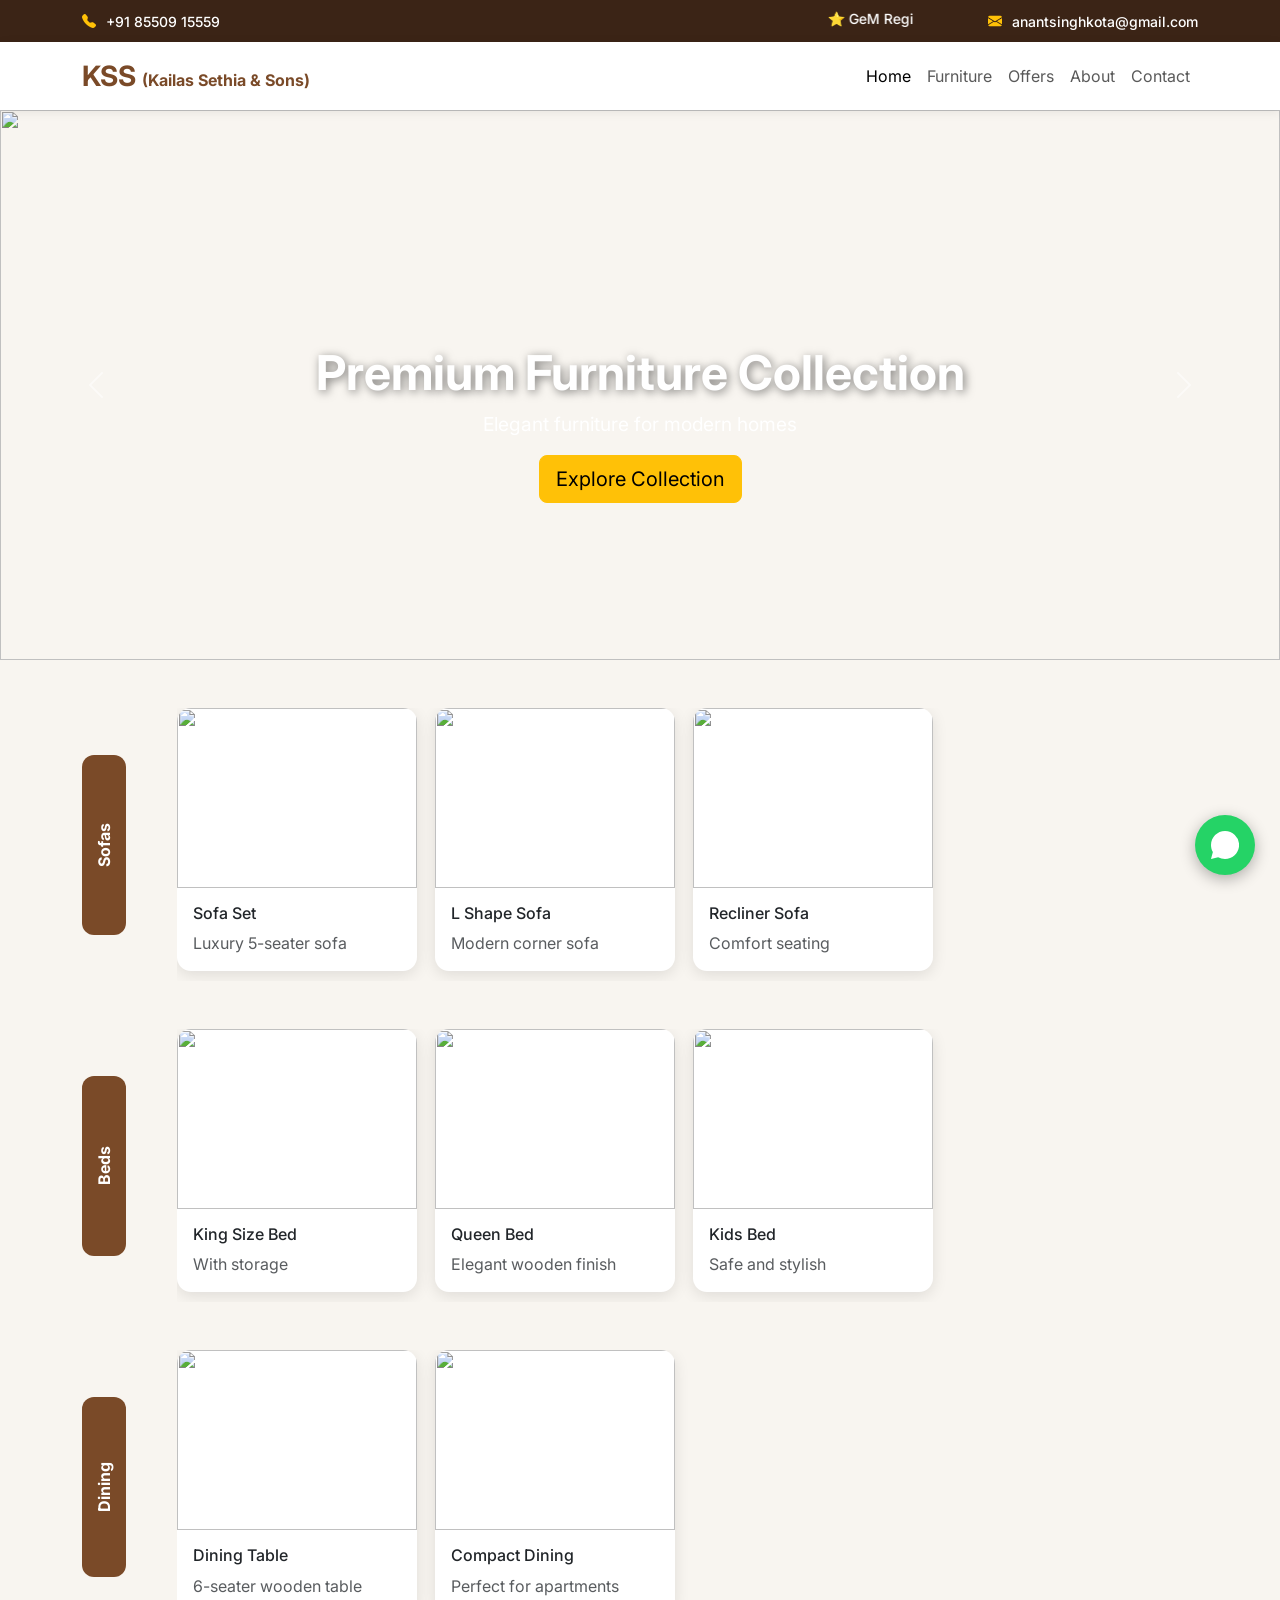
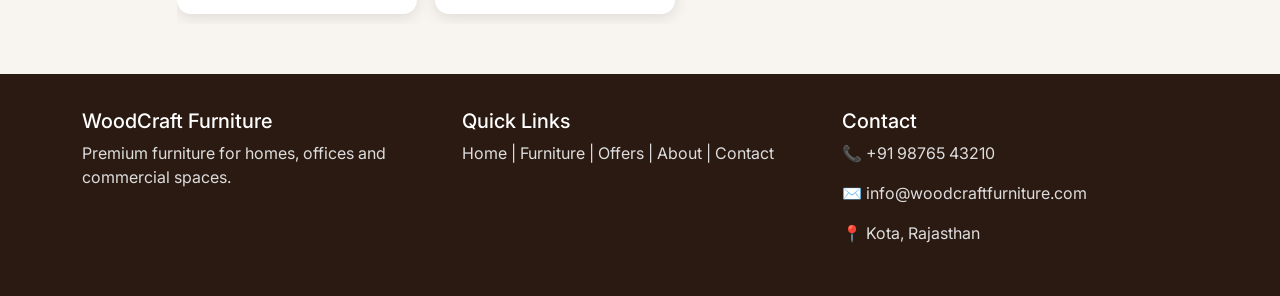
==== index.html @ 20f84c90 "name" ====
<!DOCTYPE html>
<html lang="en">

<head>
    <meta charset="UTF-8">
    <title>KSS Furniture</title>
    <meta name="viewport" content="width=device-width, initial-scale=1">

    <link rel="preconnect" href="https://fonts.googleapis.com">
    <link rel="preconnect" href="https://fonts.gstatic.com" crossorigin>

    <link href="https://fonts.googleapis.com/css2?family=Inter:wght@400;500;600;700&display=swap" rel="stylesheet">

    <link href="https://cdn.jsdelivr.net/npm/bootstrap@5.3.3/dist/css/bootstrap.min.css" rel="stylesheet">
    <link rel="stylesheet" href="https://cdn.jsdelivr.net/npm/bootstrap-icons@1.11.3/font/bootstrap-icons.min.css">

    <link rel="stylesheet" href="assets/style.css">
    <link rel="apple-touch-icon" sizes="180x180" href="assets/images/favicon_io/apple-touch-icon.png">
    <link rel="icon" type="image/png" sizes="32x32" href="assets/images/favicon_io/favicon-32x32.png">
    <link rel="icon" type="image/png" sizes="16x16" href="assets/images/favicon_io/favicon-16x16.png">
    <link rel="manifest" href="assets/images/favicon_io/site.webmanifest">
</head>

<body>

    <!-- Top Contact -->
    <div class="top-contact">

        <div class="container">

            <div class="row align-items-center">

                <div class="col-lg-3 col-md-4 d-none d-md-block">

                    <a href="tel:+919876543210" class="contact-link">
                        <i class="bi bi-telephone-fill"></i>
                        +91 85509 15559
                    </a>

                </div>

                <div class="col-lg-6 col-md-4">

                    <marquee scrollamount="5">

                        ⭐ GeM Registered Supplier | Call, WhatsApp or Email for Quotations, Bulk Orders, Custom
                        Furniture and Government Procurement Assistance

                    </marquee>

                </div>

                <div class="col-lg-3 col-md-4 text-end d-none d-md-block">

                    <a href="mailto:anantsinghkota@gmail.com" class="contact-link">

                        <i class="bi bi-envelope-fill"></i>
                        anantsinghkota@gmail.com

                    </a>

                </div>

            </div>

        </div>

    </div>

    <!-- Navbar -->
    <nav class="navbar navbar-expand-lg sticky-top">
        <div class="container">
            <a class="navbar-brand logo" href="#">KSS <span class="fs-6">(Kailas Sethia & Sons)</span></a>

            <button class="navbar-toggler" data-bs-toggle="collapse" data-bs-target="#mainMenu">
                <span class="navbar-toggler-icon"></span>
            </button>

            <div class="collapse navbar-collapse" id="mainMenu">
                <ul class="navbar-nav ms-auto">
                    <li class="nav-item"><a class="nav-link active" href="#">Home</a></li>
                    <li class="nav-item"><a class="nav-link" href="#categories">Furniture</a></li>
                    <li class="nav-item"><a class="nav-link" href="#">Offers</a></li>
                    <li class="nav-item"><a class="nav-link" href="#">About</a></li>
                    <li class="nav-item"><a class="nav-link" href="#footer">Contact</a></li>
                </ul>
            </div>
        </div>
    </nav>

    <!-- HERO CAROUSEL -->

    <div id="heroCarousel" class="carousel slide carousel-fade" data-bs-ride="carousel" data-bs-interval="4000">

        <div class="carousel-inner">

            <div class="carousel-item active">
                <img src="https://images.unsplash.com/photo-1555041469-a586c61ea9bc?w=1920&q=80"
                    class="d-block w-100 carousel-banner">

                <div class="carousel-caption">
                    <h1>Premium Furniture Collection</h1>
                    <p>Elegant furniture for modern homes</p>
                    <a href="#categories" class="btn btn-warning btn-lg">
                        Explore Collection
                    </a>
                </div>
            </div>

            <div class="carousel-item">
                <img src="https://images.unsplash.com/photo-1505693416388-ac5ce068fe85?w=1920&q=80"
                    class="d-block w-100 carousel-banner">

                <div class="carousel-caption">
                    <h1>Luxury Bedroom Collection</h1>
                    <p>Comfort meets craftsmanship</p>
                    <a href="#categories" class="btn btn-warning btn-lg">
                        View Products
                    </a>
                </div>
            </div>

            <div class="carousel-item">
                <img src="https://images.unsplash.com/photo-1617104551722-3b2d51366400?w=1920&q=80"
                    class="d-block w-100 carousel-banner">

                <div class="carousel-caption">
                    <h1>Dining Sets for Every Family</h1>
                    <p>Beautiful dining experiences start here</p>
                    <a href="#categories" class="btn btn-success btn-lg">
                        Call Now
                    </a>
                </div>
            </div>

        </div>

        <button class="carousel-control-prev" type="button" data-bs-target="#heroCarousel" data-bs-slide="prev">

            <span class="carousel-control-prev-icon"></span>

        </button>

        <button class="carousel-control-next" type="button" data-bs-target="#heroCarousel" data-bs-slide="next">

            <span class="carousel-control-next-icon"></span>

        </button>

    </div>

    <!-- Furniture Categories -->
    <section class="container my-5" id="categories">

        <!-- Sofas -->
        <div class="row align-items-center mb-5">
            <div class="col-md-1">
                <div class="category-title">Sofas</div>
            </div>

            <div class="col-md-11">
                <div class="product-scroll">
                    <div class="product-card" onclick="openGallery('Sofa Set')">
                        <img src="https://images.unsplash.com/photo-1555041469-a586c61ea9bc">
                        <div class="p-3">
                            <h6>Sofa Set</h6>
                            <p class="text-muted mb-0">Luxury 5-seater sofa</p>
                        </div>
                    </div>

                    <div class="product-card" onclick="openGallery('L Shape Sofa')">
                        <img src="https://images.unsplash.com/photo-1493663284031-b7e3aefcae8e">
                        <div class="p-3">
                            <h6>L Shape Sofa</h6>
                            <p class="text-muted mb-0">Modern corner sofa</p>
                        </div>
                    </div>

                    <div class="product-card" onclick="openGallery('Recliner Sofa')">
                        <img src="https://images.unsplash.com/photo-1586023492125-27b2c045efd7">
                        <div class="p-3">
                            <h6>Recliner Sofa</h6>
                            <p class="text-muted mb-0">Comfort seating</p>
                        </div>
                    </div>
                </div>
            </div>
        </div>

        <!-- Beds -->
        <div class="row align-items-center mb-5">
            <div class="col-md-1">
                <div class="category-title">Beds</div>
            </div>

            <div class="col-md-11">
                <div class="product-scroll">
                    <div class="product-card" onclick="openGallery('King Size Bed')">
                        <img src="https://images.unsplash.com/photo-1505693416388-ac5ce068fe85">
                        <div class="p-3">
                            <h6>King Size Bed</h6>
                            <p class="text-muted mb-0">With storage</p>
                        </div>
                    </div>

                    <div class="product-card" onclick="openGallery('Queen Bed')">
                        <img src="https://images.unsplash.com/photo-1560448204-e02f11c3d0e2">
                        <div class="p-3">
                            <h6>Queen Bed</h6>
                            <p class="text-muted mb-0">Elegant wooden finish</p>
                        </div>
                    </div>

                    <div class="product-card" onclick="openGallery('Kids Bed')">
                        <img src="https://images.unsplash.com/photo-1615873968403-89e068629265">
                        <div class="p-3">
                            <h6>Kids Bed</h6>
                            <p class="text-muted mb-0">Safe and stylish</p>
                        </div>
                    </div>
                </div>
            </div>
        </div>

        <!-- Dining -->
        <div class="row align-items-center mb-5">
            <div class="col-md-1">
                <div class="category-title">Dining</div>
            </div>

            <div class="col-md-11">
                <div class="product-scroll">
                    <div class="product-card" onclick="openGallery('Dining Table')">
                        <img src="https://images.unsplash.com/photo-1617806118233-18e1de247200">
                        <div class="p-3">
                            <h6>Dining Table</h6>
                            <p class="text-muted mb-0">6-seater wooden table</p>
                        </div>
                    </div>

                    <div class="product-card" onclick="openGallery('Compact Dining')">
                        <img src="https://images.unsplash.com/photo-1604578762246-41134e37f9cc">
                        <div class="p-3">
                            <h6>Compact Dining</h6>
                            <p class="text-muted mb-0">Perfect for apartments</p>
                        </div>
                    </div>
                </div>
            </div>
        </div>

    </section>

    <!-- Modal Gallery -->
    <div class="modal fade" id="galleryModal" tabindex="-1">
        <div class="modal-dialog modal-lg modal-dialog-centered">
            <div class="modal-content">

                <div class="modal-header">
                    <h5 class="modal-title" id="modalTitle">Furniture Gallery</h5>
                    <button class="btn-close" data-bs-dismiss="modal"></button>
                </div>

                <div class="modal-body">
                    <div id="carouselGallery" class="carousel slide" data-bs-ride="carousel">
                        <div class="carousel-inner" id="galleryImages"></div>

                        <button class="carousel-control-prev" type="button" data-bs-target="#carouselGallery"
                            data-bs-slide="prev">
                            <span class="carousel-control-prev-icon"></span>
                        </button>

                        <button class="carousel-control-next" type="button" data-bs-target="#carouselGallery"
                            data-bs-slide="next">
                            <span class="carousel-control-next-icon"></span>
                        </button>
                    </div>

                    <div class="mt-3 text-center">
                        <a href="tel:+919876543210" class="btn btn-success">Call Now</a>
                        <a href="mailto:info@woodcraftfurniture.com" class="btn btn-outline-dark">Email Enquiry</a>
                    </div>
                </div>

            </div>
        </div>
    </div>

    <!-- WHATSAPP FLOAT -->

    <a href="https://wa.me/918550915559" class="whatsapp-float" target="_blank">

        <svg xmlns="http://www.w3.org/2000/svg" width="28" height="28" fill="white" viewBox="0 0 16 16">

            <path
                d="M13.601 2.326A7.854 7.854 0 0 0 8.034 0C3.595 0 0 3.595 0 8.034c0 1.417.37 2.799 1.074 4.018L0 16l4.053-1.062a8.028 8.028 0 0 0 3.981 1.017h.001c4.439 0 8.034-3.595 8.034-8.034a7.98 7.98 0 0 0-2.468-5.595z" />
        </svg>

    </a>

    <!-- Footer -->
    <footer class="footer" id="footer">
        <div class="container">
            <div class="row">
                <div class="col-md-4">
                    <h5>WoodCraft Furniture</h5>
                    <p>Premium furniture for homes, offices and commercial spaces.</p>
                </div>

                <div class="col-md-4">
                    <h5>Quick Links</h5>
                    <p>Home | Furniture | Offers | About | Contact</p>
                </div>

                <div class="col-md-4">
                    <h5>Contact</h5>
                    <p>📞 +91 98765 43210</p>
                    <p>✉️ info@woodcraftfurniture.com</p>
                    <p>📍 Kota, Rajasthan</p>
                </div>
            </div>
        </div>
    </footer>

    <script src="https://cdn.jsdelivr.net/npm/bootstrap@5.3.3/dist/js/bootstrap.bundle.min.js"></script>

    <script>
        const galleryPhotos = [
            "https://images.unsplash.com/photo-1555041469-a586c61ea9bc",
            "https://images.unsplash.com/photo-1493663284031-b7e3aefcae8e",
            "https://images.unsplash.com/photo-1586023492125-27b2c045efd7"
        ];

        function openGallery(title) {
            document.getElementById("modalTitle").innerText = title;

            let html = "";

            galleryPhotos.forEach((photo, index) => {
                html += `
        <div class="carousel-item ${index === 0 ? 'active' : ''}">
          <img src="${photo}" class="d-block w-100 rounded" style="height:420px; object-fit:cover;">
        </div>
      `;
            });

            document.getElementById("galleryImages").innerHTML = html;

            const modal = new bootstrap.Modal(document.getElementById("galleryModal"));
            modal.show();
        }
    </script>

</body>

</html>
---- assets/style.css ----
body {
    background: #f8f5f0;
    font-family:
        Inter,
        "Segoe UI",
        sans-serif;
}

.top-contact {
    background: #3b2416;
    color: #fff;
    padding: 8px 0;
    font-size: 14px;
}

.contact-link {
    color: #fff;
    text-decoration: none;
    font-weight: 500;
}

.contact-link i {
    margin-right: 6px;
    color: #ffc107;
}

marquee {
    font-weight: 500;
}

.navbar {
    background: #fff;
    box-shadow: 0 2px 10px rgba(0, 0, 0, .08);
}

.logo {
    font-size: 28px;
    font-weight: bold;
    color: #7a4a28;
}

.hero {
    background: linear-gradient(rgba(0, 0, 0, .45), rgba(0, 0, 0, .45)),
        url("https://images.unsplash.com/photo-1555041469-a586c61ea9bc") center/cover;
    color: #fff;
    padding: 90px 20px;
    text-align: center;
}

.category-title {
    writing-mode: vertical-rl;
    transform: rotate(180deg);
    background: #7a4a28;
    color: #fff;
    padding: 20px 10px;
    border-radius: 12px;
    min-height: 180px;
    text-align: center;
    font-weight: bold;
}

.product-scroll {
    display: flex;
    overflow-x: auto;
    gap: 18px;
    padding-bottom: 10px;
    scroll-snap-type: x mandatory;
}

.product-card {
    min-width: 240px;
    background: #fff;
    border-radius: 14px;
    overflow: hidden;
    cursor: pointer;
    box-shadow: 0 4px 15px rgba(0, 0, 0, .1);
    scroll-snap-align: start;
    transition: .3s;
}

.product-card:hover {
    transform: translateY(-5px);
}

.product-card img {
    height: 180px;
    width: 100%;
    object-fit: cover;
}

.footer {
    background: #2b1a11;
    color: #ddd;
    padding: 35px 0;
    margin-top: 50px;
}

.footer h5 {
    color: #fff;
}

@media(max-width: 768px) {
    .category-title {
        writing-mode: horizontal-tb;
        transform: none;
        min-height: auto;
        margin-bottom: 15px;
    }

    .hero {
        padding: 60px 15px;
    }
}

.carousel-banner {
    height: 550px;
    object-fit: cover;
}

.carousel-caption {
    bottom: 25%;
}

.carousel-caption h1 {
    font-size: 3rem;
    font-weight: bold;
    text-shadow: 2px 2px 10px rgba(0, 0, 0, .5);
}

.carousel-caption p {
    font-size: 1.2rem;
}

@media(max-width:768px) {

    .carousel-banner {
        height: 300px;
    }

    .carousel-caption {
        bottom: 15%;
    }

    .carousel-caption h1 {
        font-size: 1.5rem;
    }

    .carousel-caption p {
        font-size: .9rem;
    }
}

.whatsapp-float {

    position: fixed;

    width: 60px;
    height: 60px;

    bottom: 25px;
    right: 25px;

    background: #25D366;

    border-radius: 50%;

    display: flex;
    align-items: center;
    justify-content: center;

    box-shadow: 0 4px 15px rgba(0, 0, 0, .3);

    z-index: 9999;

    transition: .3s;
}

.whatsapp-float:hover {

    transform: scale(1.1);

    background: #1ebe57;
}
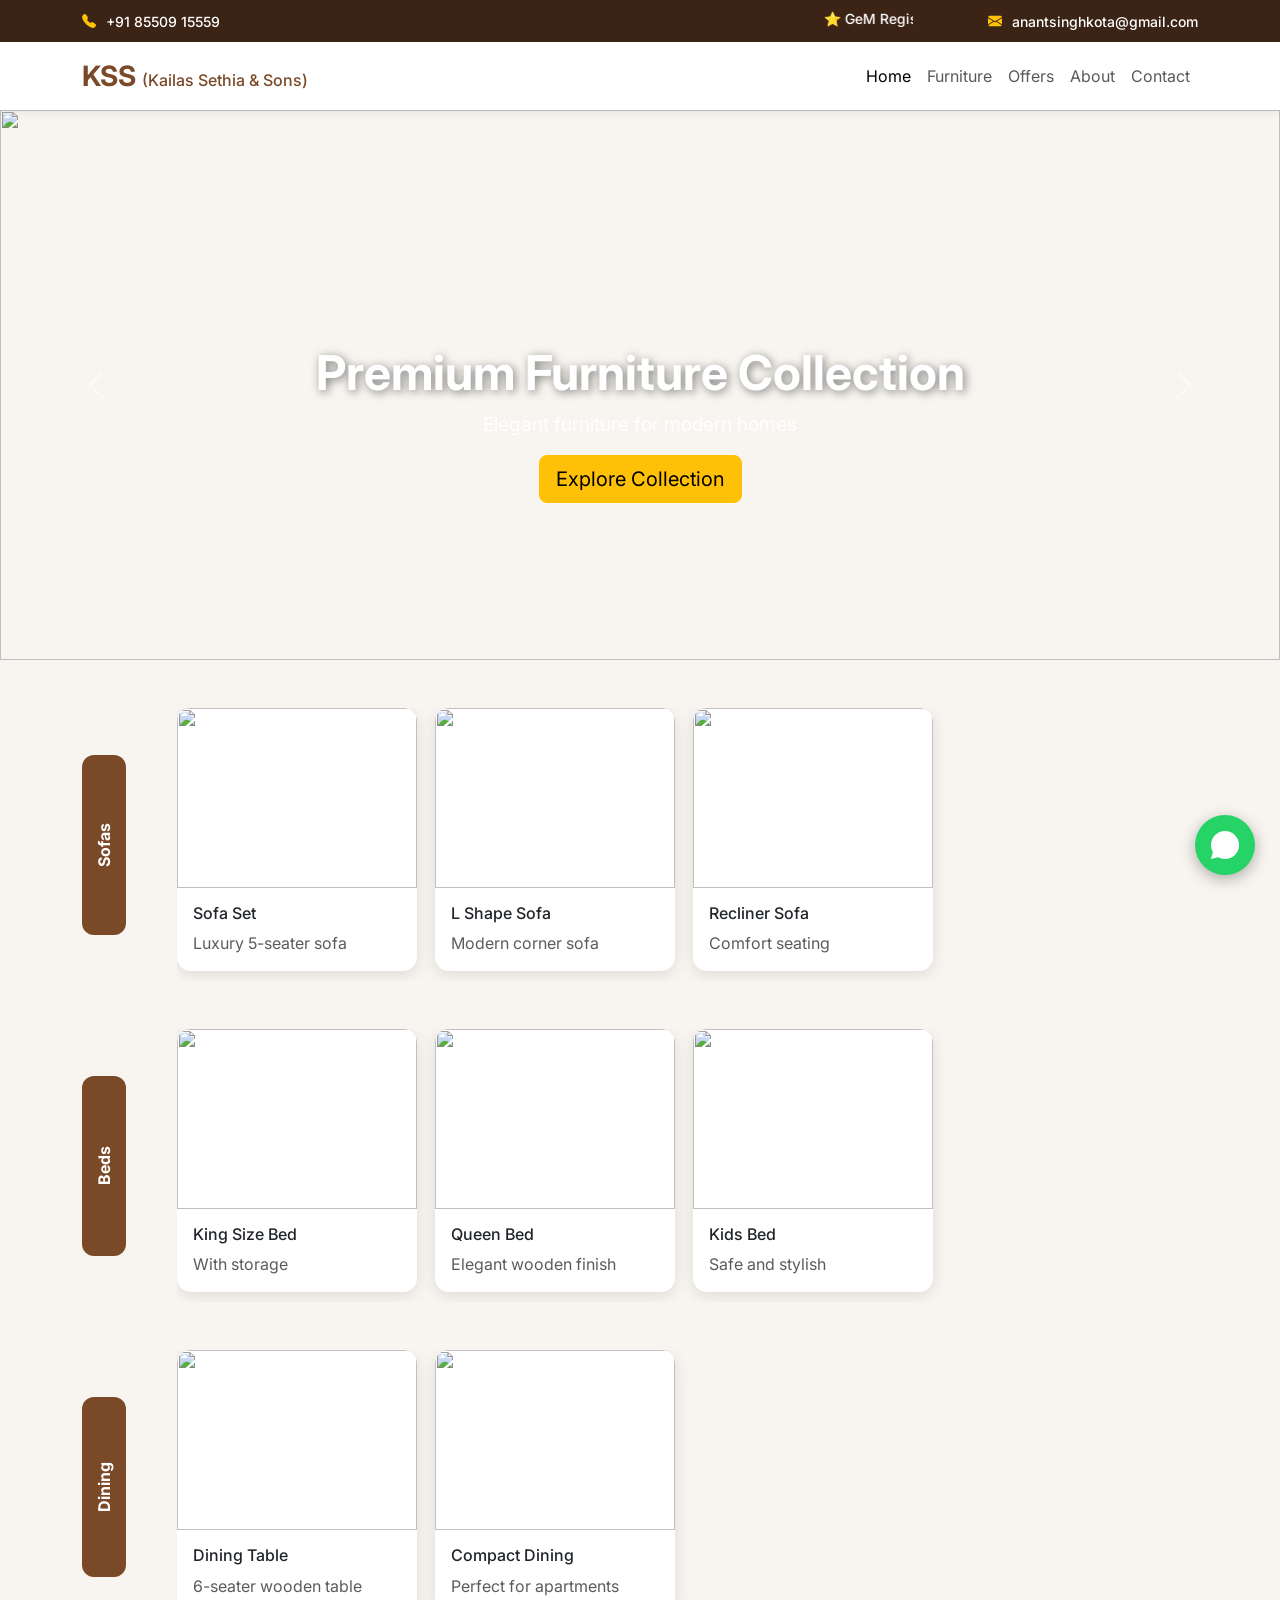
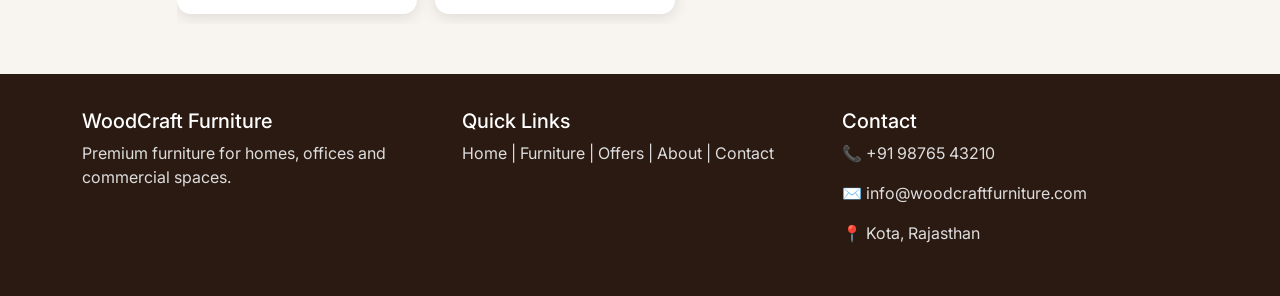
==== commit 3d7caf80: "Check connection" ====
--- a/index.html
+++ b/index.html
@@ -70,7 +70,7 @@
     <!-- Navbar -->
     <nav class="navbar navbar-expand-lg sticky-top">
         <div class="container">
-            <a class="navbar-brand logo" href="#">KSS <span class="fs-6">(Kailas Sethia & Sons)</span></a>
+            <a class="navbar-brand logo" href="#">KSS <span class="fs-6 fw-medium">(Kailas Sethia & Sons)</span></a>
 
             <button class="navbar-toggler" data-bs-toggle="collapse" data-bs-target="#mainMenu">
                 <span class="navbar-toggler-icon"></span>
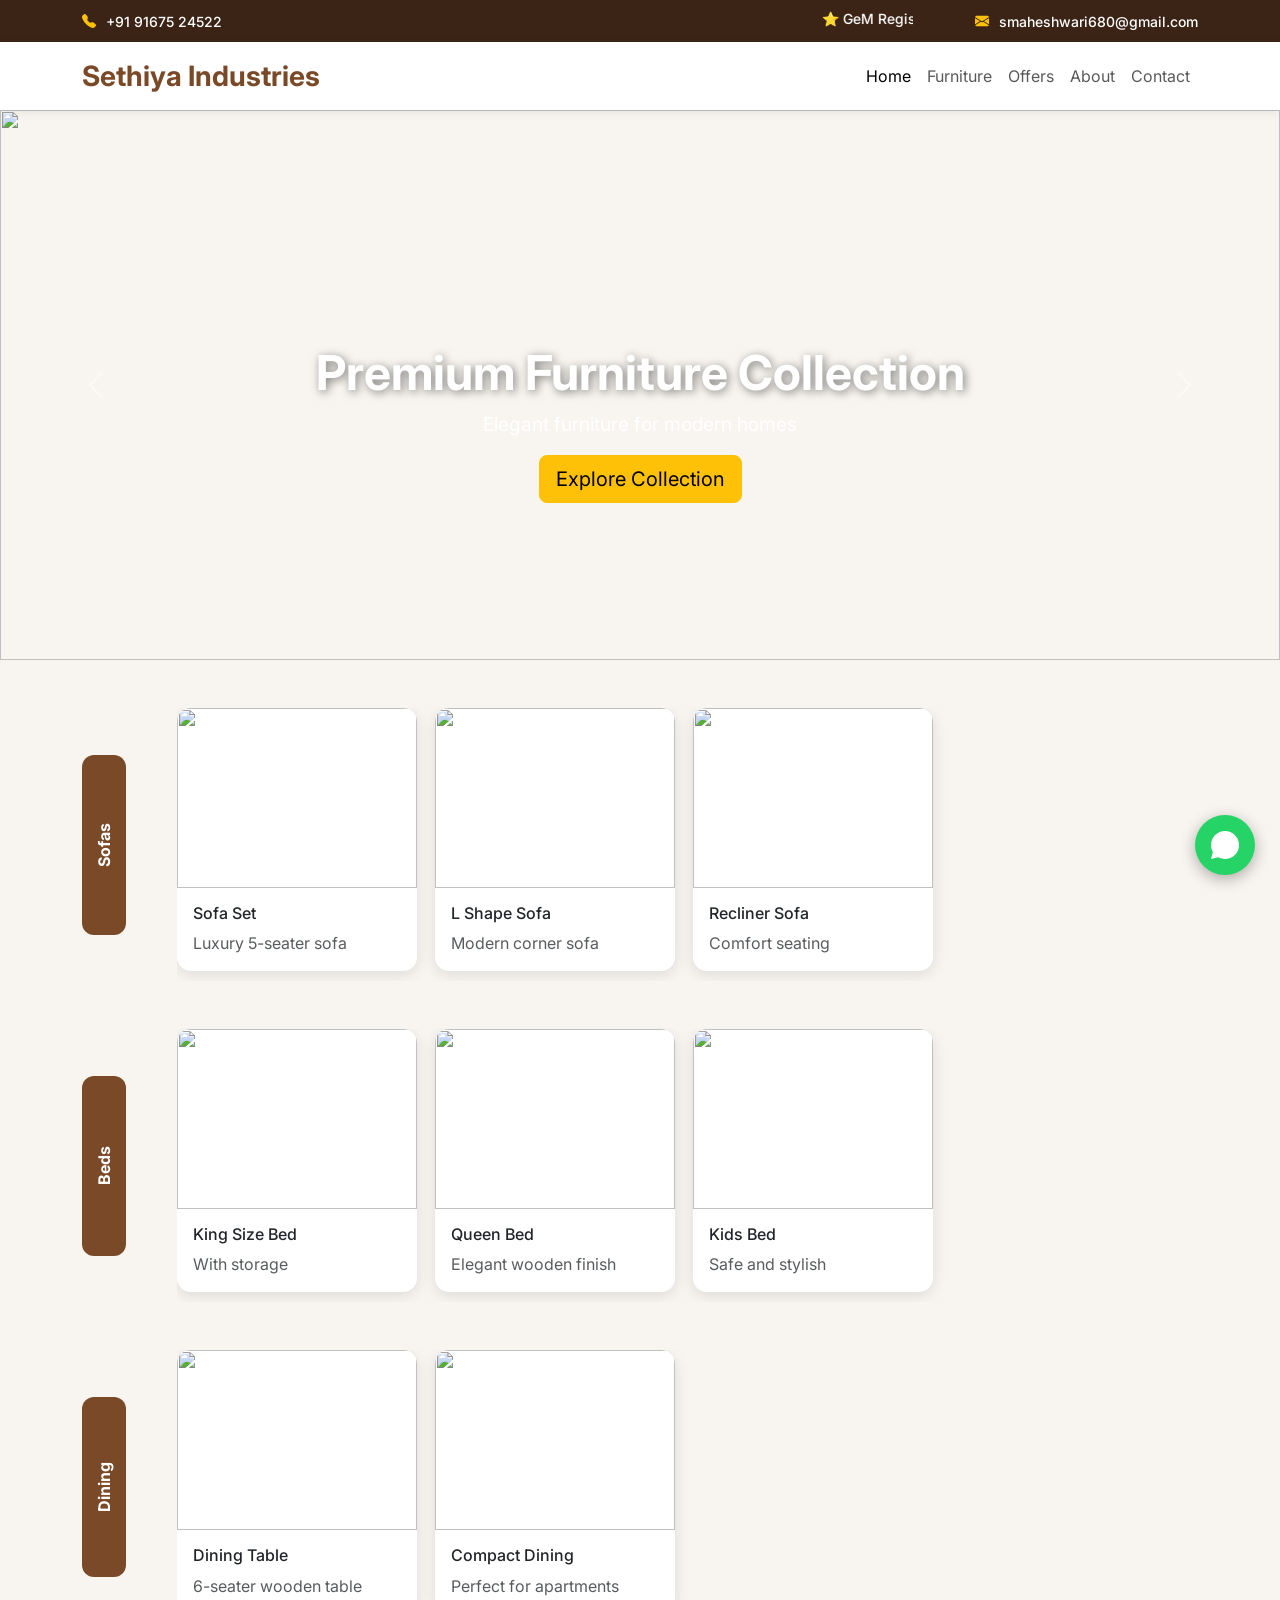
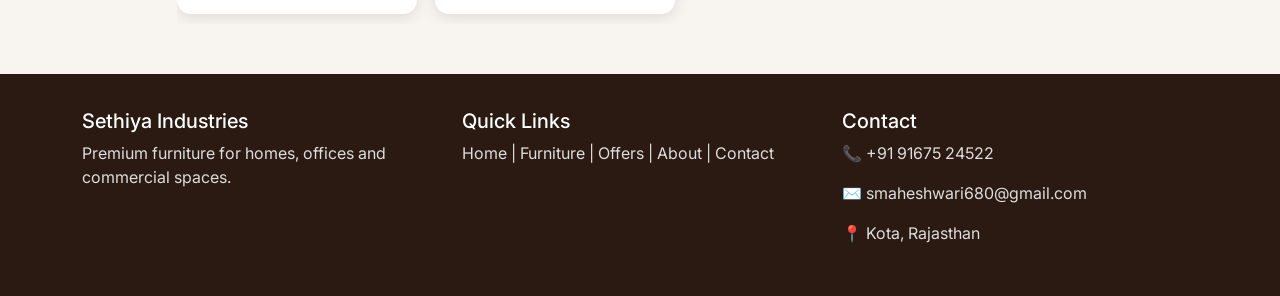
==== commit fdfa255f: "Changes" ====
--- a/index.html
+++ b/index.html
@@ -3,7 +3,7 @@
 
 <head>
     <meta charset="UTF-8">
-    <title>KSS Furniture</title>
+    <title>Sethiya Industries</title>
     <meta name="viewport" content="width=device-width, initial-scale=1">
 
     <link rel="preconnect" href="https://fonts.googleapis.com">
@@ -34,7 +34,7 @@
 
                     <a href="tel:+919876543210" class="contact-link">
                         <i class="bi bi-telephone-fill"></i>
-                        +91 85509 15559
+                        +91 91675 24522
                     </a>
 
                 </div>
@@ -52,10 +52,10 @@
 
                 <div class="col-lg-3 col-md-4 text-end d-none d-md-block">
 
-                    <a href="mailto:anantsinghkota@gmail.com" class="contact-link">
+                    <a href="mailto:smaheshwari680@gmail.com" class="contact-link">
 
                         <i class="bi bi-envelope-fill"></i>
-                        anantsinghkota@gmail.com
+                        smaheshwari680@gmail.com
 
                     </a>
 
@@ -70,7 +70,7 @@
     <!-- Navbar -->
     <nav class="navbar navbar-expand-lg sticky-top">
         <div class="container">
-            <a class="navbar-brand logo" href="#">KSS <span class="fs-6 fw-medium">(Kailas Sethia & Sons)</span></a>
+            <a class="navbar-brand logo" href="#">Sethiya Industries</a>
 
             <button class="navbar-toggler" data-bs-toggle="collapse" data-bs-target="#mainMenu">
                 <span class="navbar-toggler-icon"></span>
@@ -277,8 +277,8 @@
                     </div>
 
                     <div class="mt-3 text-center">
-                        <a href="tel:+919876543210" class="btn btn-success">Call Now</a>
-                        <a href="mailto:info@woodcraftfurniture.com" class="btn btn-outline-dark">Email Enquiry</a>
+                        <a href="tel:+919167524522" class="btn btn-success">Call Now</a>
+                        <a href="mailto:smaheshwari680@gmail.com" class="btn btn-outline-dark">Email Enquiry</a>
                     </div>
                 </div>
 
@@ -288,7 +288,7 @@
 
     <!-- WHATSAPP FLOAT -->
 
-    <a href="https://wa.me/918550915559" class="whatsapp-float" target="_blank">
+    <a href="https://wa.me/919167524522" class="whatsapp-float" target="_blank">
 
         <svg xmlns="http://www.w3.org/2000/svg" width="28" height="28" fill="white" viewBox="0 0 16 16">
 
@@ -303,7 +303,7 @@
         <div class="container">
             <div class="row">
                 <div class="col-md-4">
-                    <h5>WoodCraft Furniture</h5>
+                    <h5>Sethiya Industries</h5>
                     <p>Premium furniture for homes, offices and commercial spaces.</p>
                 </div>
 
@@ -314,8 +314,8 @@
 
                 <div class="col-md-4">
                     <h5>Contact</h5>
-                    <p>📞 +91 98765 43210</p>
-                    <p>✉️ info@woodcraftfurniture.com</p>
+                    <p>📞 +91 91675 24522</p>
+                    <p>✉️ smaheshwari680@gmail.com</p>
                     <p>📍 Kota, Rajasthan</p>
                 </div>
             </div>
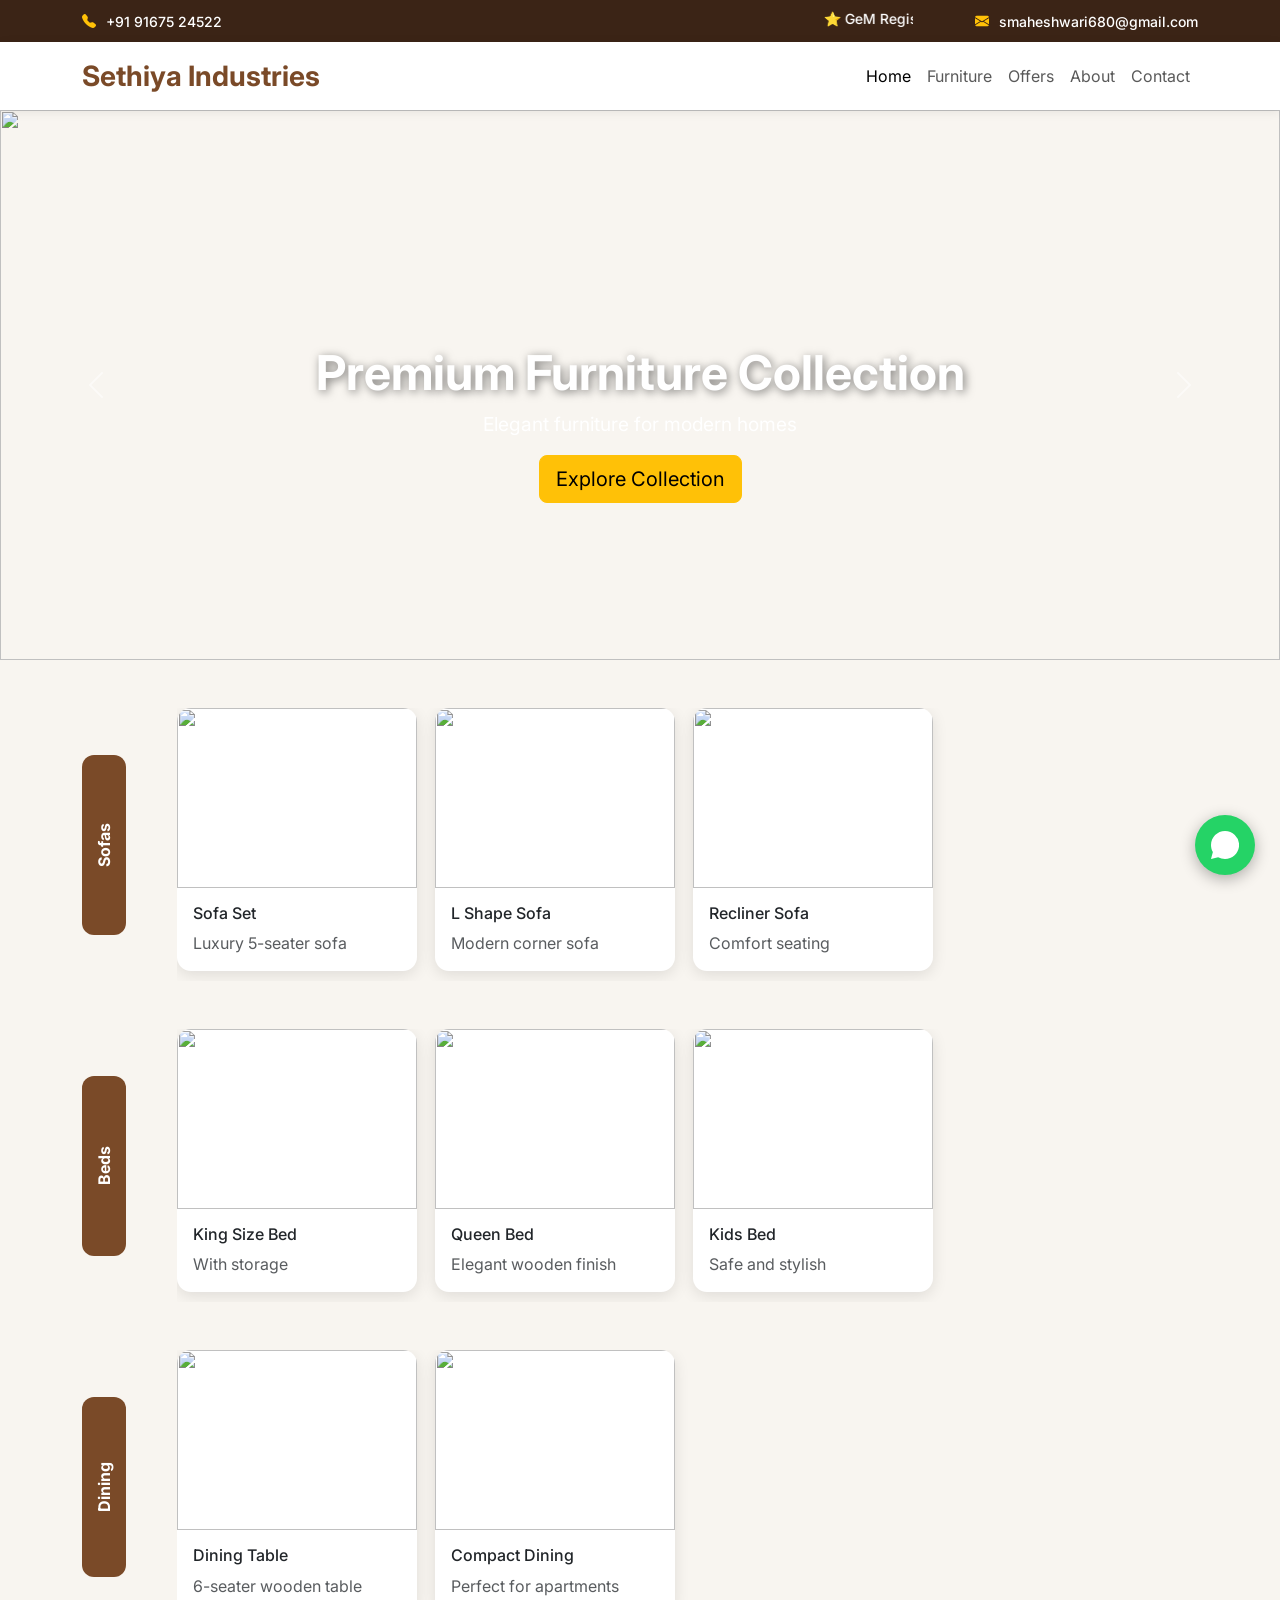
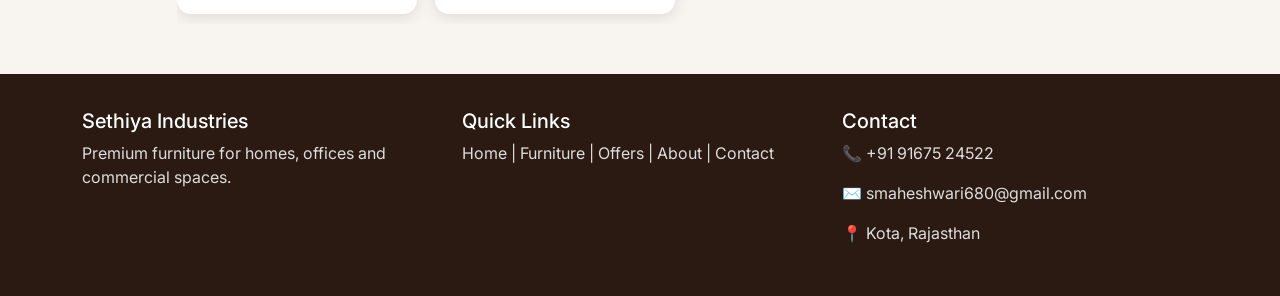
==== commit e647a3a0: "New files added" ====
--- a/index.html
+++ b/index.html
@@ -14,7 +14,7 @@
     <link href="https://cdn.jsdelivr.net/npm/bootstrap@5.3.3/dist/css/bootstrap.min.css" rel="stylesheet">
     <link rel="stylesheet" href="https://cdn.jsdelivr.net/npm/bootstrap-icons@1.11.3/font/bootstrap-icons.min.css">
 
-    <link rel="stylesheet" href="assets/style.css">
+    <link rel="stylesheet" href="assets/style.css?v=1.1">
     <link rel="apple-touch-icon" sizes="180x180" href="assets/images/favicon_io/apple-touch-icon.png">
     <link rel="icon" type="image/png" sizes="32x32" href="assets/images/favicon_io/favicon-32x32.png">
     <link rel="icon" type="image/png" sizes="16x16" href="assets/images/favicon_io/favicon-16x16.png">
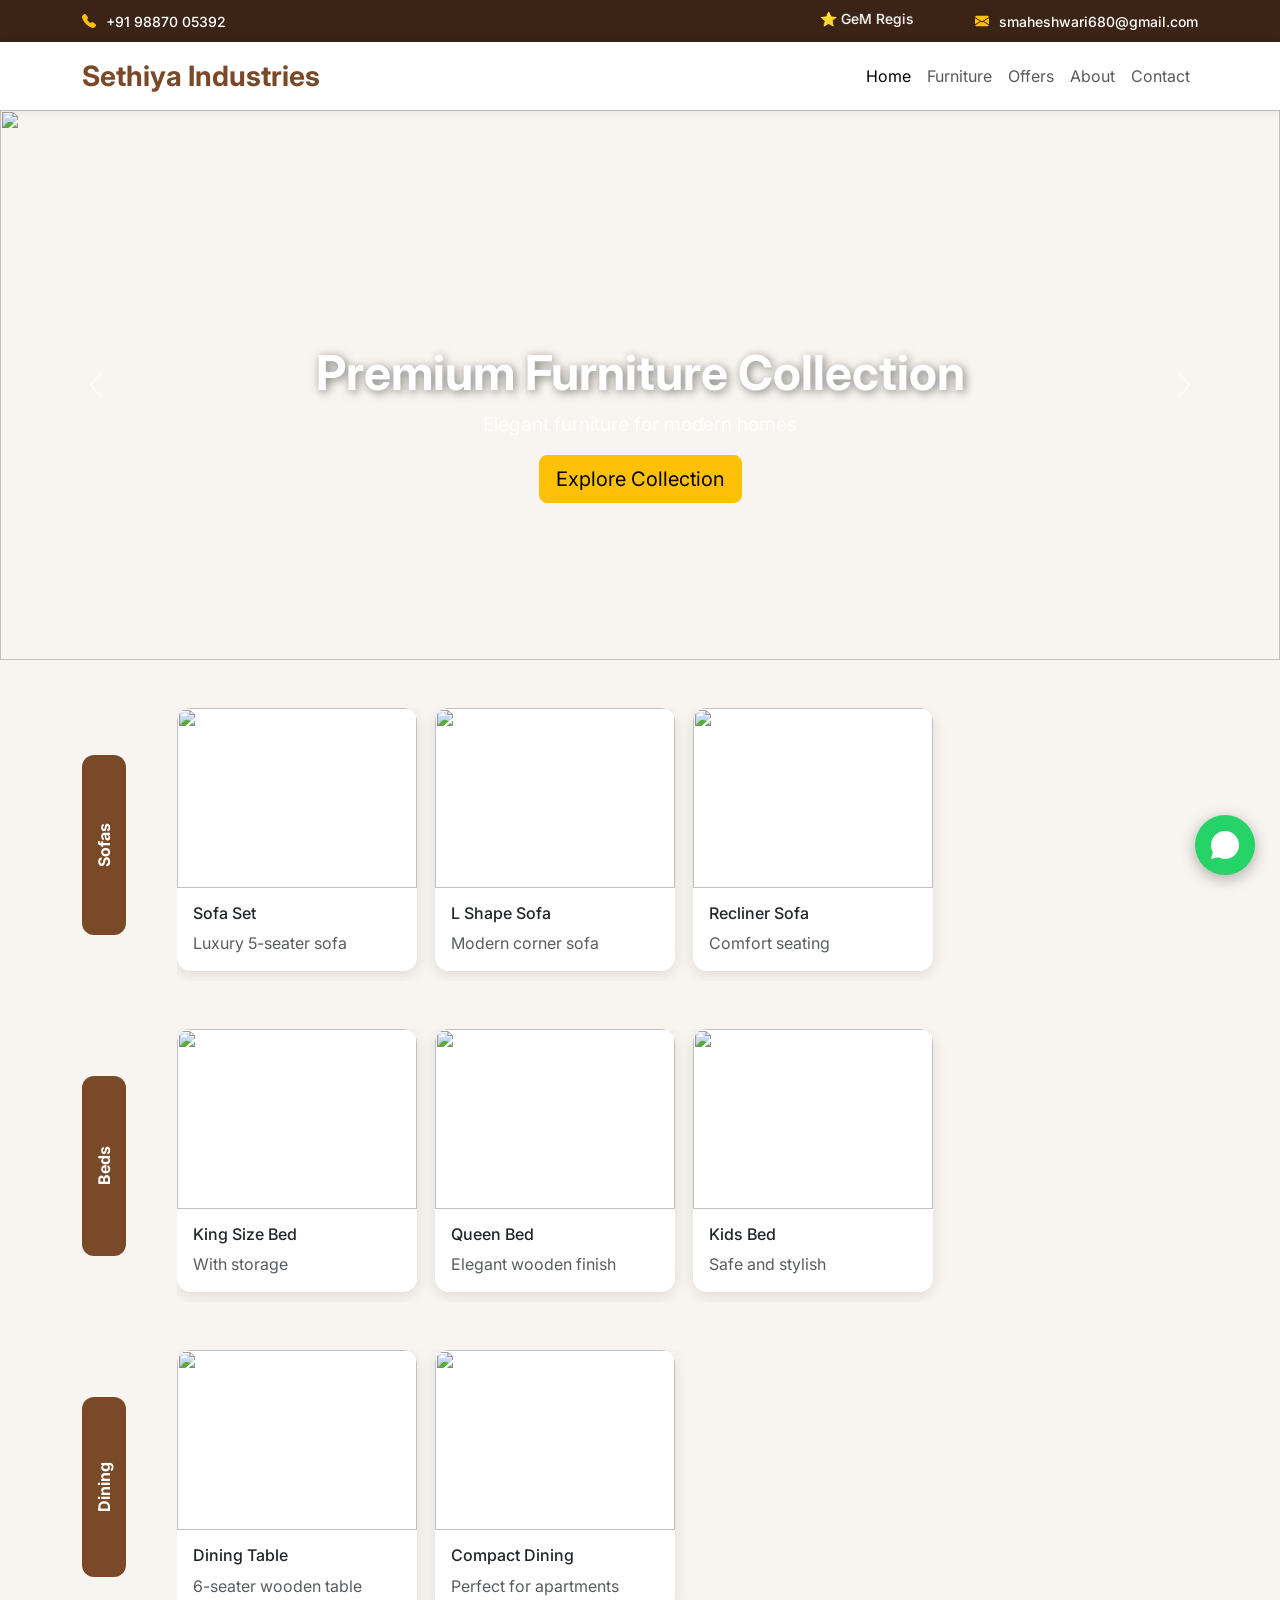
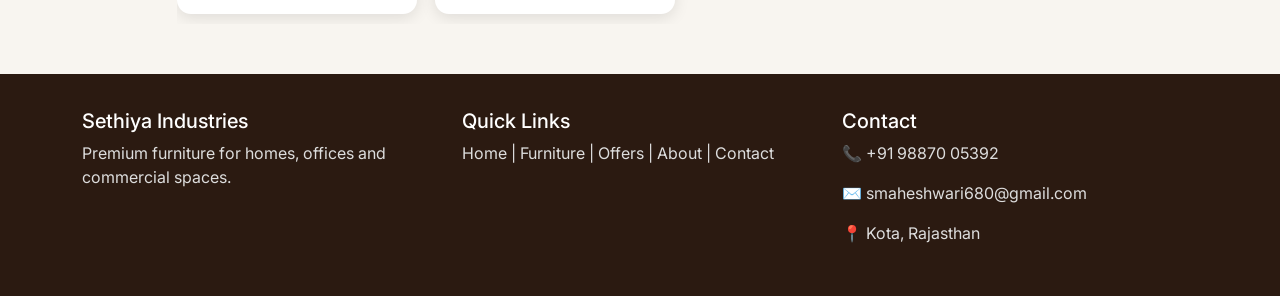
==== commit 0abfd398: "SEO Changes" ====
--- a/index.html
+++ b/index.html
@@ -3,8 +3,20 @@
 
 <head>
     <meta charset="UTF-8">
-    <title>Sethiya Industries</title>
+    <title>Sethiya Industries | Steel Furniture Manufacturer in Kota | Office, Hospital & Industrial Furniture | GEM OEM
+        in Furniture | Kailash Sethia and Industries Kota | Wooden Furniture Manufacturer in Kota |</title>
     <meta name="viewport" content="width=device-width, initial-scale=1">
+    <meta name="description"
+        content="Sethiya Industries is a leading manufacturer of wooden and steel furniture in Kota, Rajasthan. We supply office furniture, hospital furniture, industrial storage, school furniture and GeM registered products across India.">
+
+    <meta name="keywords"
+        content="Wooden Furniture Kota, Steel Furniture Kota, Office Furniture Rajasthan, Hospital Furniture, Industrial Furniture, GeM Furniture Supplier, Steel Almirah, Storage Cabinet">
+
+    <meta name="author" content="Sethiya Industries">
+
+    <meta name="robots" content="index, follow">
+
+    <link rel="canonical" href="https://sethiyaindustries.in/">
 
     <link rel="preconnect" href="https://fonts.googleapis.com">
     <link rel="preconnect" href="https://fonts.gstatic.com" crossorigin>
@@ -19,6 +31,24 @@
     <link rel="icon" type="image/png" sizes="32x32" href="assets/images/favicon_io/favicon-32x32.png">
     <link rel="icon" type="image/png" sizes="16x16" href="assets/images/favicon_io/favicon-16x16.png">
     <link rel="manifest" href="assets/images/favicon_io/site.webmanifest">
+
+    <script type="application/ld+json">
+        {
+        "@context":"https://schema.org",
+        "@type":"LocalBusiness",
+        "name":"Sethiya Industries",
+        "url":"https://sethiyaindustries.in",
+        "telephone":"+91-9887005392",
+        "email":"smaheshwari680@gmail.com",
+        "address":{
+            "@type":"PostalAddress",
+            "addressLocality":"Kota",
+            "addressRegion":"Rajasthan",
+            "addressCountry":"IN"
+            }
+        }
+    </script>
+
 </head>
 
 <body>
@@ -32,9 +62,9 @@
 
                 <div class="col-lg-3 col-md-4 d-none d-md-block">
 
-                    <a href="tel:+919876543210" class="contact-link">
+                    <a href="tel:+919887005392" class="contact-link">
                         <i class="bi bi-telephone-fill"></i>
-                        +91 91675 24522
+                        +91 98870 05392
                     </a>
 
                 </div>
@@ -277,7 +307,7 @@
                     </div>
 
                     <div class="mt-3 text-center">
-                        <a href="tel:+919167524522" class="btn btn-success">Call Now</a>
+                        <a href="tel:+919887005392" class="btn btn-success">Call Now</a>
                         <a href="mailto:smaheshwari680@gmail.com" class="btn btn-outline-dark">Email Enquiry</a>
                     </div>
                 </div>
@@ -288,7 +318,7 @@
 
     <!-- WHATSAPP FLOAT -->
 
-    <a href="https://wa.me/919167524522" class="whatsapp-float" target="_blank">
+    <a href="https://wa.me/919887005392" class="whatsapp-float" target="_blank">
 
         <svg xmlns="http://www.w3.org/2000/svg" width="28" height="28" fill="white" viewBox="0 0 16 16">
 
@@ -314,7 +344,7 @@
 
                 <div class="col-md-4">
                     <h5>Contact</h5>
-                    <p>📞 +91 91675 24522</p>
+                    <p>📞 +91 98870 05392</p>
                     <p>✉️ smaheshwari680@gmail.com</p>
                     <p>📍 Kota, Rajasthan</p>
                 </div>
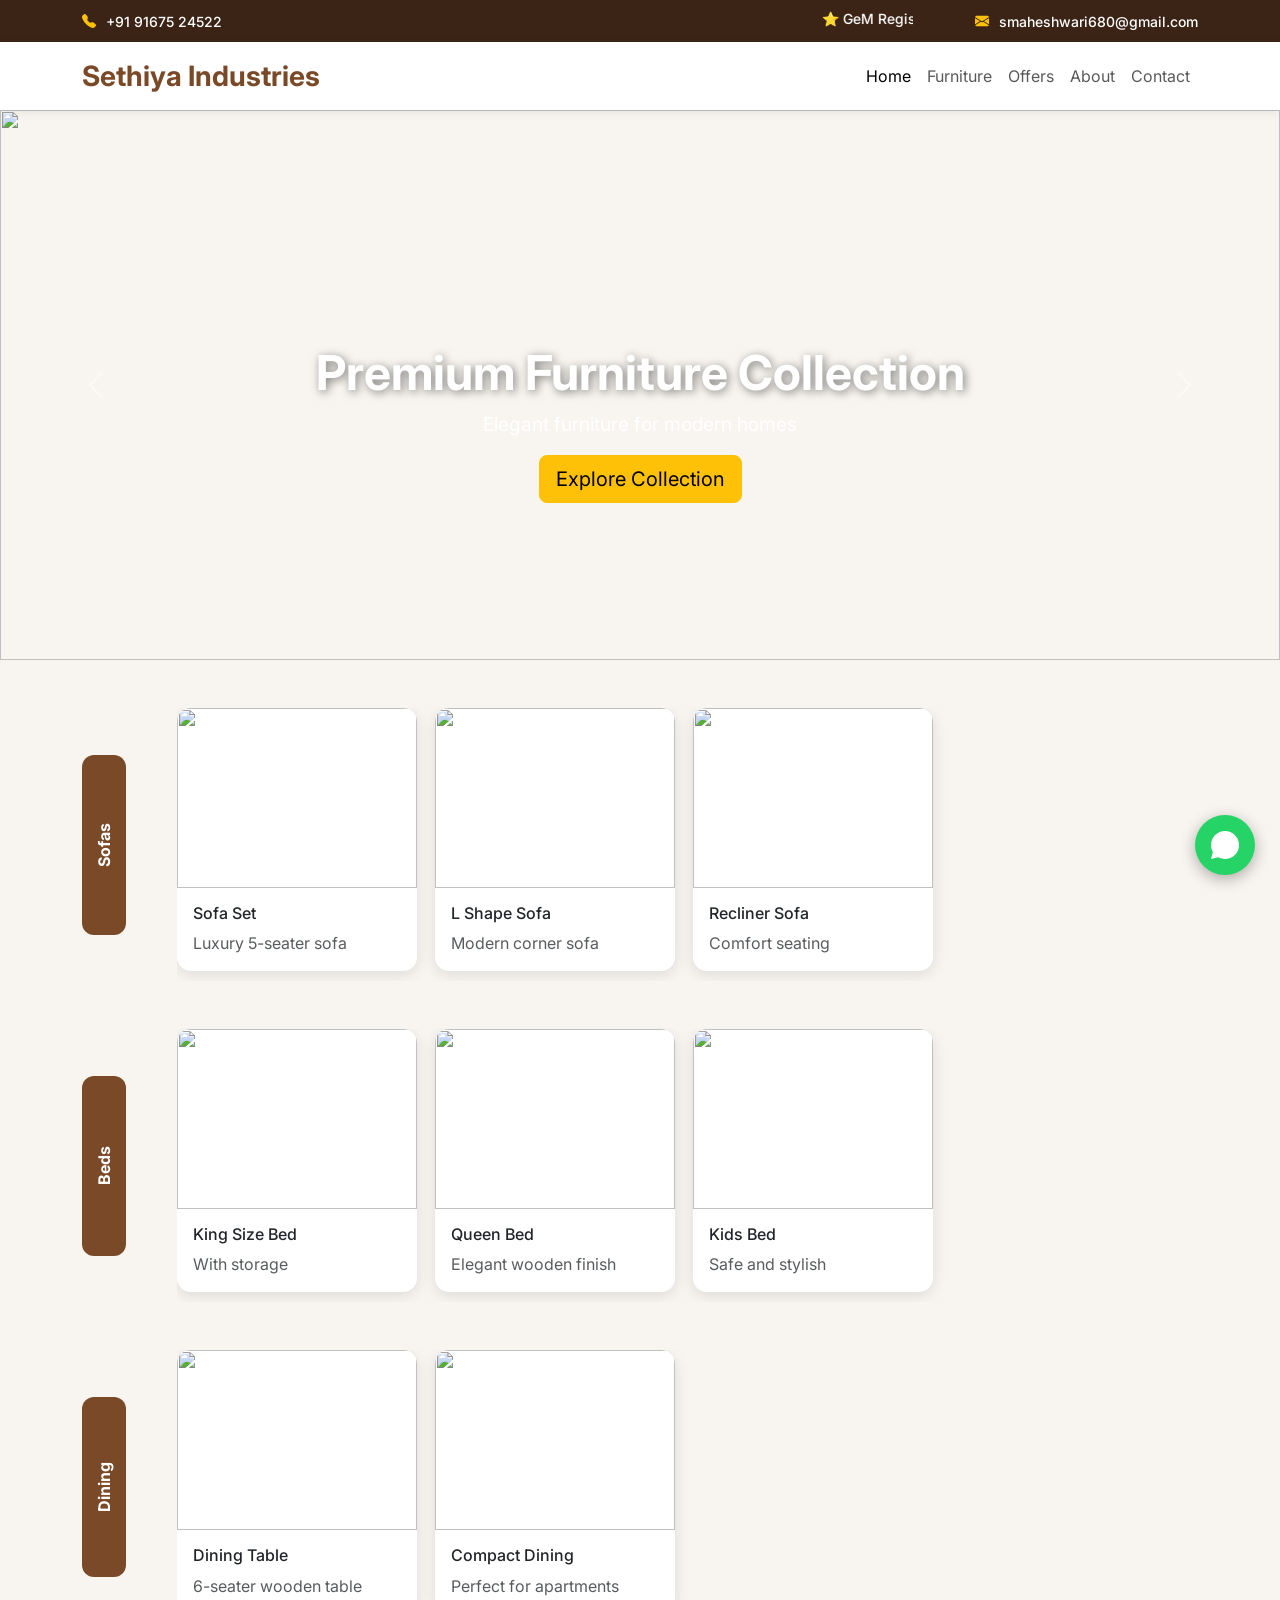
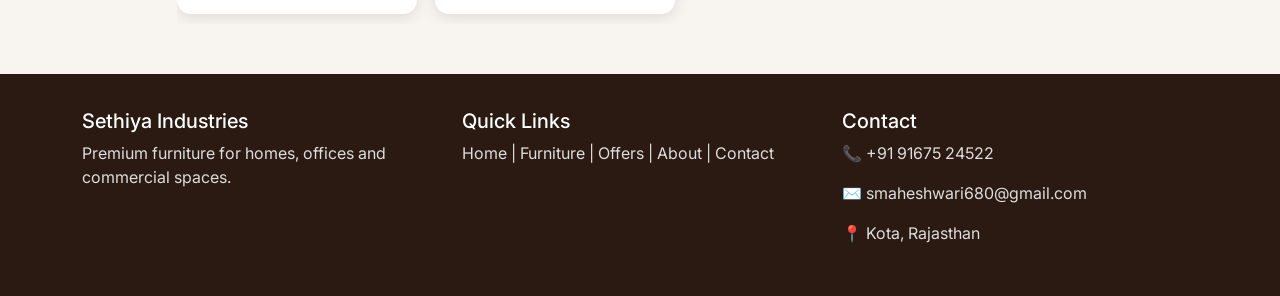
==== commit fc06d945: "Phone number changed" ====
--- a/index.html
+++ b/index.html
@@ -38,7 +38,7 @@
         "@type":"LocalBusiness",
         "name":"Sethiya Industries",
         "url":"https://sethiyaindustries.in",
-        "telephone":"+91-9887005392",
+        "telephone":"+91-9167524522",
         "email":"smaheshwari680@gmail.com",
         "address":{
             "@type":"PostalAddress",
@@ -62,9 +62,9 @@
 
                 <div class="col-lg-3 col-md-4 d-none d-md-block">
 
-                    <a href="tel:+919887005392" class="contact-link">
+                    <a href="tel:+9167524522" class="contact-link">
                         <i class="bi bi-telephone-fill"></i>
-                        +91 98870 05392
+                        +91 91675 24522
                     </a>
 
                 </div>
@@ -307,7 +307,7 @@
                     </div>
 
                     <div class="mt-3 text-center">
-                        <a href="tel:+919887005392" class="btn btn-success">Call Now</a>
+                        <a href="tel:+919167524522" class="btn btn-success">Call Now</a>
                         <a href="mailto:smaheshwari680@gmail.com" class="btn btn-outline-dark">Email Enquiry</a>
                     </div>
                 </div>
@@ -318,7 +318,7 @@
 
     <!-- WHATSAPP FLOAT -->
 
-    <a href="https://wa.me/919887005392" class="whatsapp-float" target="_blank">
+    <a href="https://wa.me/919167524522" class="whatsapp-float" target="_blank">
 
         <svg xmlns="http://www.w3.org/2000/svg" width="28" height="28" fill="white" viewBox="0 0 16 16">
 
@@ -344,7 +344,7 @@
 
                 <div class="col-md-4">
                     <h5>Contact</h5>
-                    <p>📞 +91 98870 05392</p>
+                    <p>📞 +91 91675 24522</p>
                     <p>✉️ smaheshwari680@gmail.com</p>
                     <p>📍 Kota, Rajasthan</p>
                 </div>
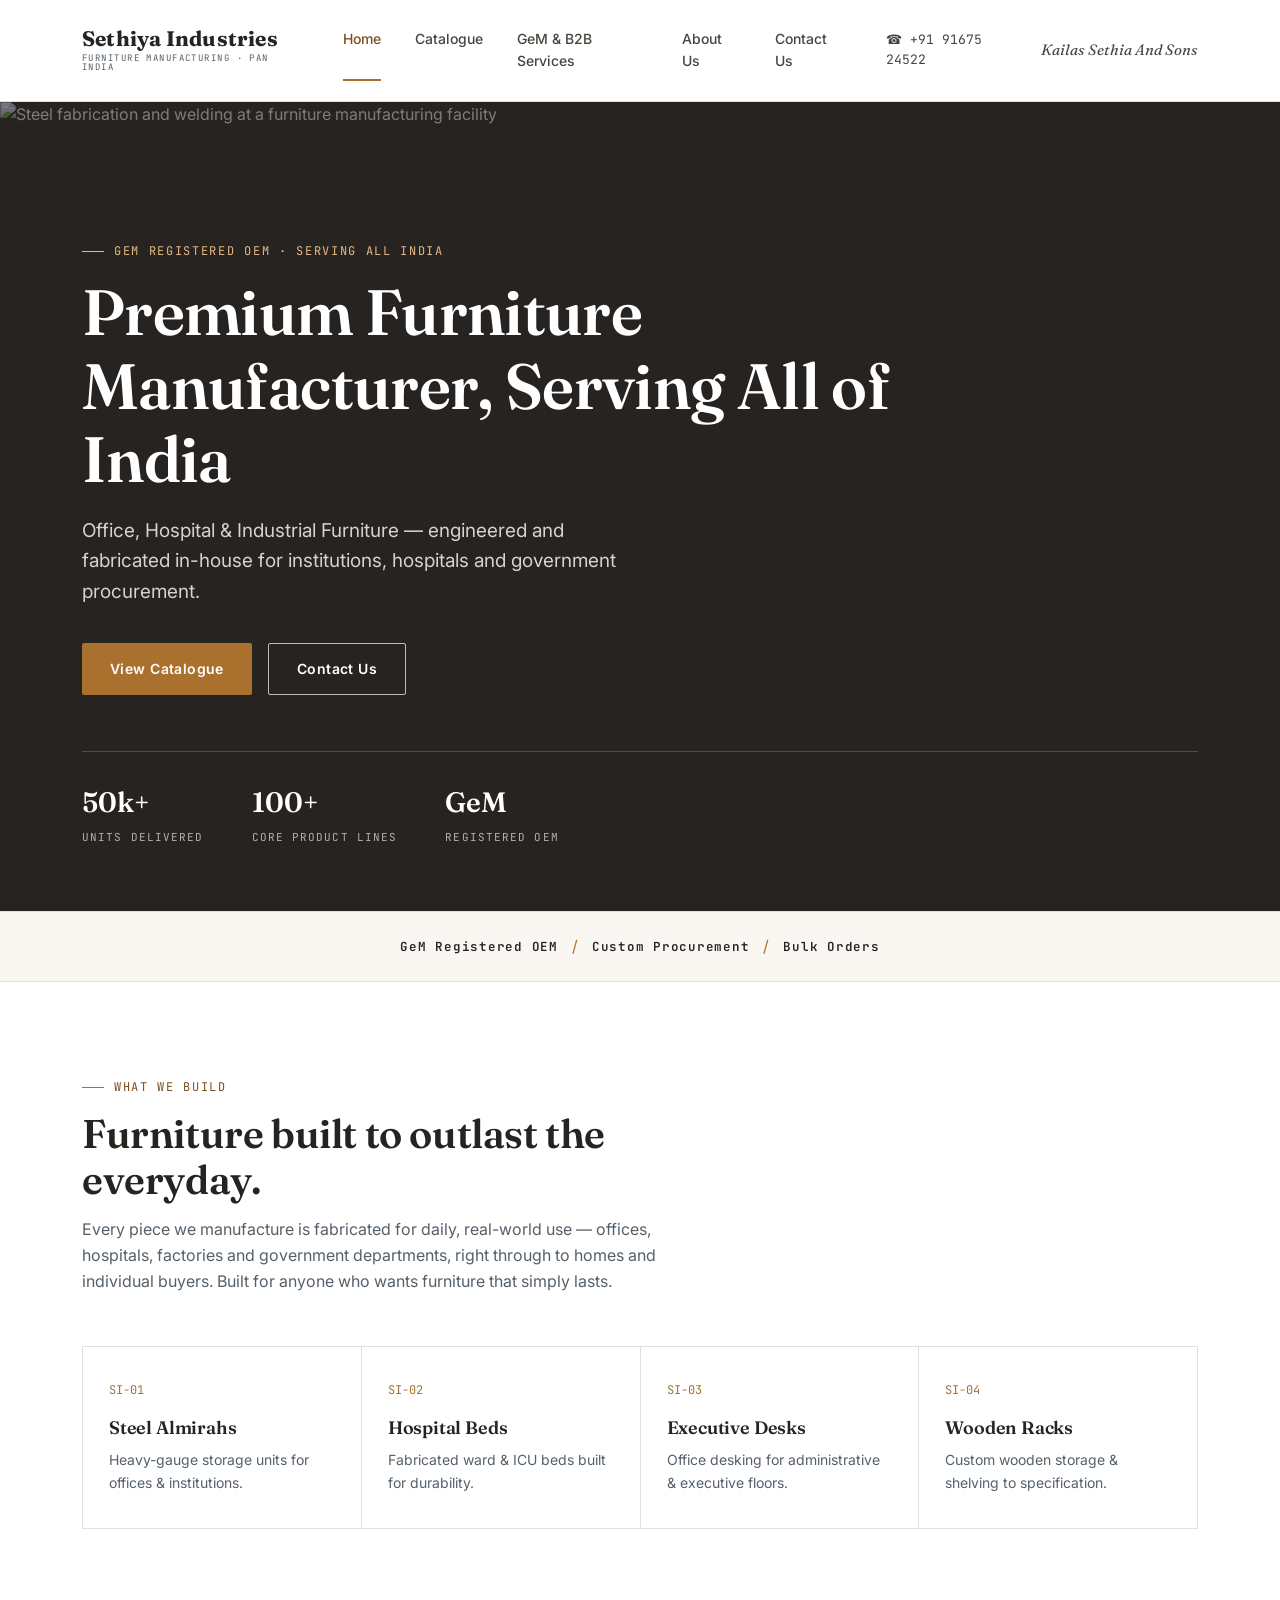
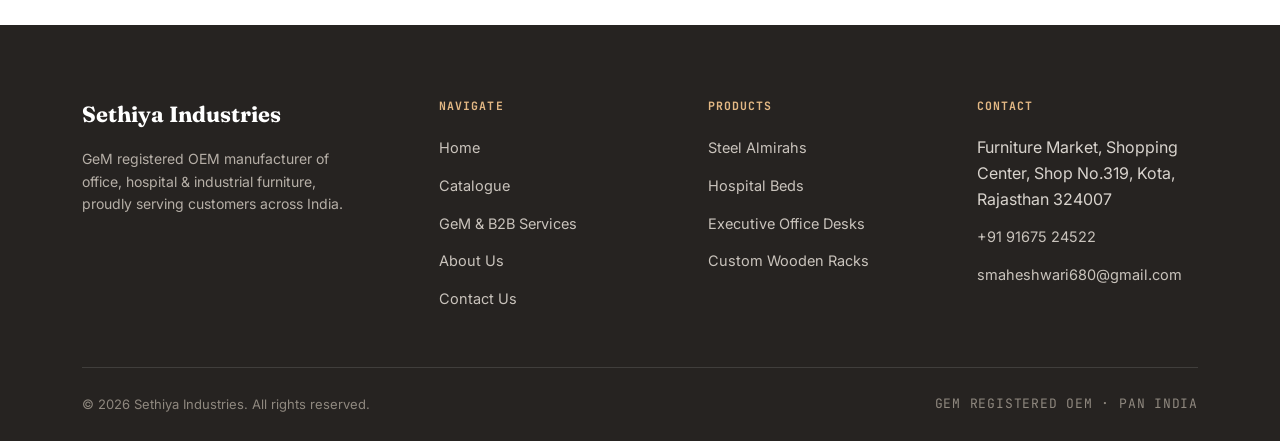
==== commit 16dbb21a: "new website" ====
--- a/index.html
+++ b/index.html
@@ -1,386 +1,773 @@
 <!DOCTYPE html>
 <html lang="en">
-
 <head>
-    <meta charset="UTF-8">
-    <title>Sethiya Industries | Steel Furniture Manufacturer in Kota | Office, Hospital & Industrial Furniture | GEM OEM
-        in Furniture | Kailash Sethia and Industries Kota | Wooden Furniture Manufacturer in Kota |</title>
-    <meta name="viewport" content="width=device-width, initial-scale=1">
-    <meta name="description"
-        content="Sethiya Industries is a leading manufacturer of wooden and steel furniture in Kota, Rajasthan. We supply office furniture, hospital furniture, industrial storage, school furniture and GeM registered products across India.">
-
-    <meta name="keywords"
-        content="Wooden Furniture Kota, Steel Furniture Kota, Office Furniture Rajasthan, Hospital Furniture, Industrial Furniture, GeM Furniture Supplier, Steel Almirah, Storage Cabinet">
-
-    <meta name="author" content="Sethiya Industries">
-
-    <meta name="robots" content="index, follow">
-
-    <link rel="canonical" href="https://sethiyaindustries.in/">
-
-    <link rel="preconnect" href="https://fonts.googleapis.com">
-    <link rel="preconnect" href="https://fonts.gstatic.com" crossorigin>
-
-    <link href="https://fonts.googleapis.com/css2?family=Inter:wght@400;500;600;700&display=swap" rel="stylesheet">
-
-    <link href="https://cdn.jsdelivr.net/npm/bootstrap@5.3.3/dist/css/bootstrap.min.css" rel="stylesheet">
-    <link rel="stylesheet" href="https://cdn.jsdelivr.net/npm/bootstrap-icons@1.11.3/font/bootstrap-icons.min.css">
-
-    <link rel="stylesheet" href="assets/style.css?v=1.1">
-    <link rel="apple-touch-icon" sizes="180x180" href="assets/images/favicon_io/apple-touch-icon.png">
-    <link rel="icon" type="image/png" sizes="32x32" href="assets/images/favicon_io/favicon-32x32.png">
-    <link rel="icon" type="image/png" sizes="16x16" href="assets/images/favicon_io/favicon-16x16.png">
-    <link rel="manifest" href="assets/images/favicon_io/site.webmanifest">
-
-    <script type="application/ld+json">
-        {
-        "@context":"https://schema.org",
-        "@type":"LocalBusiness",
-        "name":"Sethiya Industries",
-        "url":"https://sethiyaindustries.in",
-        "telephone":"+91-9167524522",
-        "email":"smaheshwari680@gmail.com",
-        "address":{
-            "@type":"PostalAddress",
-            "addressLocality":"Kota",
-            "addressRegion":"Rajasthan",
-            "addressCountry":"IN"
-            }
+<meta charset="UTF-8">
+<meta name="viewport" content="width=device-width, initial-scale=1.0">
+<title>Sethiya Industries — Premium Furniture Manufacturer, Serving All India</title>
+<meta name="description" content="Sethiya Industries — GeM registered OEM manufacturer of office, hospital & industrial furniture, serving customers across India.">
+<link rel="preconnect" href="https://fonts.googleapis.com">
+<link rel="preconnect" href="https://fonts.gstatic.com" crossorigin>
+<link href="https://fonts.googleapis.com/css2?family=Fraunces:ital,opsz,wght@0,9..144,400;0,9..144,500;0,9..144,600;0,9..144,700;1,9..144,500&family=Inter:wght@400;500;600;700&family=JetBrains+Mono:wght@400;500;600&display=swap" rel="stylesheet">
+<style>
+  :root{
+    --charcoal:#262321;
+    --charcoal-soft:#4a443f;
+    --paper:#ffffff;
+    --paper-warm:#faf7f2;
+    --wood:#a9702e;
+    --wood-deep:#7c4e1e;
+    --steel:#55606a;
+    --steel-light:#eceef0;
+    --line:#e4dfd8;
+    --radius:2px;
+    --maxw:1180px;
+  }
+  *{box-sizing:border-box;margin:0;padding:0;}
+  html{scroll-behavior:smooth;}
+  body{
+    background:var(--paper);
+    color:var(--charcoal);
+    font-family:'Inter',sans-serif;
+    font-size:16px;
+    line-height:1.6;
+    -webkit-font-smoothing:antialiased;
+  }
+  h1,h2,h3,h4{
+    font-family:'Fraunces',serif;
+    font-weight:600;
+    color:var(--charcoal);
+    line-height:1.15;
+    letter-spacing:-0.01em;
+  }
+  a{text-decoration:none;color:inherit;}
+  ul{list-style:none;}
+  img{max-width:100%;display:block;}
+  button{font-family:inherit;cursor:pointer;border:none;background:none;}
+  .wrap{max-width:var(--maxw);margin:0 auto;padding:0 32px;}
+  .mono{font-family:'JetBrains Mono',monospace;letter-spacing:.06em;text-transform:uppercase;}
+  .eyebrow{
+    font-family:'JetBrains Mono',monospace;
+    font-size:12px;
+    letter-spacing:.14em;
+    text-transform:uppercase;
+    color:var(--wood-deep);
+    display:flex;align-items:center;gap:10px;
+    margin-bottom:14px;
+  }
+  .eyebrow::before{content:"";width:22px;height:1px;background:var(--wood);display:inline-block;}
+
+  /* ===== dimension-line divider (signature motif) ===== */
+  .dim-divider{
+    display:flex;align-items:center;gap:0;
+    width:100%;height:14px;
+    margin:0 0 0 0;
+  }
+  .dim-divider span{
+    flex:1;height:1px;background:var(--line);position:relative;
+  }
+  .dim-divider span::before,.dim-divider span::after{
+    content:"";position:absolute;top:-5px;width:1px;height:11px;background:var(--line);
+  }
+  .dim-divider span::before{left:0;}
+  .dim-divider span::after{right:0;}
+
+  /* ===== spec corner brackets (signature motif) ===== */
+  .spec-frame{position:relative;}
+  .spec-frame::before,.spec-frame::after{
+    content:"";position:absolute;width:16px;height:16px;
+    border-color:var(--wood);border-style:solid;border-width:0;
+    z-index:2;pointer-events:none;
+  }
+  .spec-frame::before{top:-1px;left:-1px;border-top-width:2px;border-left-width:2px;}
+  .spec-frame::after{bottom:-1px;right:-1px;border-bottom-width:2px;border-right-width:2px;}
+
+  /* ===== buttons ===== */
+  .btn{
+    display:inline-flex;align-items:center;justify-content:center;gap:8px;
+    padding:14px 28px;
+    font-size:14px;font-weight:600;
+    letter-spacing:.03em;
+    border-radius:var(--radius);
+    transition:all .2s ease;
+    white-space:nowrap;
+  }
+  .btn-primary{background:var(--wood);color:#fff;}
+  .btn-primary:hover{background:var(--wood-deep);}
+  .btn-outline{border:1.5px solid var(--charcoal);color:var(--charcoal);background:transparent;}
+  .btn-outline:hover{background:var(--charcoal);color:#fff;}
+  .btn-outline-light{border:1.5px solid rgba(255,255,255,.7);color:#fff;}
+  .btn-outline-light:hover{background:#fff;color:var(--charcoal);}
+  .btn-small{padding:10px 18px;font-size:13px;}
+  .btn:focus-visible{outline:2px solid var(--wood);outline-offset:3px;}
+  a:focus-visible, button:focus-visible{outline:2px solid var(--wood);outline-offset:3px;}
+
+  /* ===== header ===== */
+  header{
+    position:sticky;top:0;z-index:100;
+    background:rgba(255,255,255,.92);
+    backdrop-filter:blur(10px);
+    border-bottom:1px solid var(--line);
+  }
+  .nav-wrap{
+    max-width:var(--maxw);margin:0 auto;padding:18px 32px;
+    display:flex;align-items:center;justify-content:space-between;gap:24px;
+  }
+  .logo{display:flex;flex-direction:column;line-height:1;}
+  .logo .name{font-family:'Fraunces',serif;font-weight:700;font-size:21px;letter-spacing:.01em;}
+  .logo .tag{font-family:'JetBrains Mono',monospace;font-size:9px;letter-spacing:.16em;color:var(--steel);margin-top:5px;text-transform:uppercase;}
+  nav.primary-nav{display:flex;gap:2px;}
+  nav.primary-nav a{
+    padding:10px 16px;font-size:14px;font-weight:500;color:var(--charcoal-soft);
+    border-radius:var(--radius);transition:color .2s ease;position:relative;
+  }
+  nav.primary-nav a.active,nav.primary-nav a:hover{color:var(--wood-deep);}
+  nav.primary-nav a.active::after{
+    content:"";position:absolute;left:16px;right:16px;bottom:2px;height:2px;background:var(--wood);
+  }
+  .header-actions{display:flex;align-items:center;gap:18px;}
+  .header-call{font-family:'JetBrains Mono',monospace;font-size:13px;color:var(--charcoal-soft);display:flex;align-items:center;gap:6px;}
+  .header-owner{font-family:'Fraunces',serif;font-style:italic;font-size:15px;color:var(--charcoal-soft);white-space:nowrap;}
+  .menu-toggle{display:none;flex-direction:column;gap:5px;width:26px;}
+  .menu-toggle span{height:2px;background:var(--charcoal);width:100%;}
+
+  /* ===== hero ===== */
+  .hero{
+    position:relative;background:var(--charcoal);color:#fff;overflow:hidden;
+    min-height:86vh;display:flex;align-items:flex-end;
+  }
+  .hero-bg{position:absolute;inset:0;}
+  .hero-bg img{width:100%;height:100%;object-fit:cover;opacity:.55;}
+  .hero-bg::after{
+    content:"";position:absolute;inset:0;
+    background:linear-gradient(0deg, rgba(38,35,33,.96) 8%, rgba(38,35,33,.55) 55%, rgba(38,35,33,.25) 100%);
+  }
+  .hero-inner{position:relative;z-index:2;width:100%;padding-bottom:64px;padding-top:140px;}
+  .hero .eyebrow{color:#e3b884;}
+  .hero .eyebrow::before{background:#e3b884;}
+  .hero h1{font-size:clamp(38px,5.6vw,64px);max-width:820px;color:#fff;}
+  .hero .sub{font-size:19px;color:#d8d3cd;max-width:560px;margin:20px 0 36px;font-weight:400;}
+  .hero-btns{display:flex;gap:16px;flex-wrap:wrap;}
+  .hero-meta{
+    margin-top:56px;padding-top:28px;border-top:1px solid rgba(255,255,255,.18);
+    display:flex;gap:48px;flex-wrap:wrap;
+  }
+  .hero-meta div{display:flex;flex-direction:column;gap:4px;}
+  .hero-meta .num{font-family:'Fraunces',serif;font-size:28px;font-weight:600;color:#fff;}
+  .hero-meta .lbl{font-family:'JetBrains Mono',monospace;font-size:11px;letter-spacing:.1em;text-transform:uppercase;color:#b6afa7;}
+
+  /* ===== trust banner ===== */
+  .trust-banner{
+    background:var(--paper-warm);border-top:1px solid var(--line);border-bottom:1px solid var(--line);
+    padding:22px 0;
+  }
+  .trust-banner .wrap{display:flex;align-items:center;justify-content:center;gap:14px;flex-wrap:wrap;text-align:center;}
+  .trust-banner .item{
+    font-family:'JetBrains Mono',monospace;font-size:12.5px;letter-spacing:.06em;
+    color:var(--steel);display:flex;align-items:center;gap:14px;
+  }
+  .trust-banner .item b{color:var(--charcoal);font-weight:600;}
+  .trust-banner .sep{color:var(--wood);}
+
+  /* ===== generic section ===== */
+  section.page{display:none;}
+  section.page.active{display:block;animation:fadein .35s ease;}
+  @keyframes fadein{from{opacity:0;transform:translateY(6px);}to{opacity:1;transform:translateY(0);}}
+  .section{padding:96px 0;}
+  .section-tight{padding:72px 0;}
+  .section-head{max-width:640px;margin-bottom:52px;}
+  .section-head h2{font-size:clamp(28px,3.4vw,40px);}
+  .section-head p{color:var(--steel);font-size:16px;margin-top:14px;}
+  .bg-warm{background:var(--paper-warm);}
+
+  /* ===== catalog grid ===== */
+  .cat-grid{display:grid;grid-template-columns:repeat(2,1fr);gap:36px 32px;}
+  .cat-card{background:#fff;}
+  .cat-card .img-box{position:relative;overflow:hidden;background:var(--steel-light);}
+  .cat-card .img-box img{width:100%;height:290px;object-fit:cover;transition:transform .5s ease;}
+  .cat-card:hover .img-box img{transform:scale(1.04);}
+  .cat-card .code{
+    position:absolute;top:14px;left:14px;background:rgba(38,35,33,.85);color:#fff;
+    font-family:'JetBrains Mono',monospace;font-size:11px;letter-spacing:.08em;
+    padding:5px 10px;z-index:3;
+  }
+  .cat-card .body{padding:22px 4px 4px;}
+  .cat-card .cat-label{font-family:'JetBrains Mono',monospace;font-size:11px;letter-spacing:.1em;text-transform:uppercase;color:var(--wood-deep);margin-bottom:8px;}
+  .cat-card h3{font-size:23px;margin-bottom:8px;}
+  .cat-card p{color:var(--steel);font-size:14.5px;margin-bottom:18px;}
+  .cat-card .row-btns{display:flex;gap:10px;flex-wrap:wrap;}
+
+  /* ===== services ===== */
+  .services-hero{background:var(--charcoal);color:#fff;padding:88px 0 76px;}
+  .services-hero .eyebrow{color:#e3b884;}
+  .services-hero .eyebrow::before{background:#e3b884;}
+  .services-hero h1{color:#fff;font-size:clamp(30px,4vw,46px);max-width:720px;}
+  .services-hero p{color:#c9c3bc;max-width:600px;margin-top:16px;font-size:16.5px;}
+
+  .cap-grid{display:grid;grid-template-columns:repeat(4,1fr);gap:1px;background:var(--line);border:1px solid var(--line);}
+  .cap-card{background:#fff;padding:34px 26px;}
+  .cap-card .idx{font-family:'JetBrains Mono',monospace;font-size:12px;color:var(--wood);margin-bottom:18px;}
+  .cap-card h4{font-size:18px;margin-bottom:10px;}
+  .cap-card p{font-size:14px;color:var(--steel);}
+
+  .gem-panel{
+    display:grid;grid-template-columns:1fr 1fr;gap:56px;align-items:center;
+  }
+  .gem-panel img{width:100%;height:420px;object-fit:cover;}
+  .gem-panel ul{display:flex;flex-direction:column;gap:18px;margin-top:24px;}
+  .gem-panel li{display:flex;gap:14px;align-items:flex-start;font-size:15px;color:var(--charcoal-soft);}
+  .gem-panel li .tick{
+    flex:none;width:22px;height:22px;border:1.5px solid var(--wood);border-radius:50%;
+    display:flex;align-items:center;justify-content:center;font-size:12px;color:var(--wood-deep);margin-top:1px;
+  }
+
+  /* ===== about ===== */
+  .about-hero{
+    display:grid;grid-template-columns:1.05fr .95fr;gap:64px;align-items:center;
+  }
+  .about-hero img{width:100%;height:460px;object-fit:cover;}
+  .about-hero .copy p{color:var(--charcoal-soft);margin-bottom:16px;font-size:16px;}
+  .stat-strip{
+    display:grid;grid-template-columns:repeat(4,1fr);
+    border-top:1px solid var(--line);border-bottom:1px solid var(--line);
+    margin:80px 0;
+  }
+  .stat-strip div{padding:36px 24px;border-right:1px solid var(--line);}
+  .stat-strip div:last-child{border-right:none;}
+  .stat-strip .num{font-family:'Fraunces',serif;font-size:38px;font-weight:600;color:var(--wood-deep);}
+  .stat-strip .lbl{font-family:'JetBrains Mono',monospace;font-size:11.5px;letter-spacing:.08em;text-transform:uppercase;color:var(--steel);margin-top:8px;}
+
+  .values-grid{display:grid;grid-template-columns:repeat(3,1fr);gap:36px;}
+  .value-card h4{font-size:19px;margin-bottom:10px;}
+  .value-card p{color:var(--steel);font-size:14.5px;}
+  .value-card .dim-divider{margin-bottom:20px;}
+
+  /* ===== contact ===== */
+  .contact-grid{display:grid;grid-template-columns:.85fr 1.15fr;gap:64px;}
+  .contact-info h2{font-size:clamp(28px,3.4vw,38px);margin-bottom:18px;}
+  .contact-info>p{color:var(--steel);margin-bottom:36px;}
+  .info-row{display:flex;gap:16px;padding:20px 0;border-top:1px solid var(--line);}
+  .info-row:last-of-type{border-bottom:1px solid var(--line);}
+  .info-row .ic{
+    flex:none;width:38px;height:38px;border:1.5px solid var(--wood);border-radius:50%;
+    display:flex;align-items:center;justify-content:center;color:var(--wood-deep);font-size:16px;
+  }
+  .info-row .lbl{font-family:'JetBrains Mono',monospace;font-size:11px;letter-spacing:.08em;text-transform:uppercase;color:var(--steel);margin-bottom:4px;}
+  .info-row .val{font-size:15.5px;color:var(--charcoal);font-weight:500;}
+  .map-box{margin-top:32px;border:1px solid var(--line);}
+  .map-box iframe{width:100%;height:280px;border:0;display:block;}
+
+  .form-card{background:var(--paper-warm);padding:44px;border:1px solid var(--line);}
+  .form-card h3{font-size:22px;margin-bottom:6px;}
+  .form-card>p{color:var(--steel);font-size:14.5px;margin-bottom:28px;}
+  .form-row{display:grid;grid-template-columns:1fr 1fr;gap:18px;margin-bottom:18px;}
+  .field{display:flex;flex-direction:column;gap:8px;}
+  .field.full{grid-column:1/-1;}
+  .field label{font-family:'JetBrains Mono',monospace;font-size:11px;letter-spacing:.07em;text-transform:uppercase;color:var(--charcoal-soft);}
+  .field input,.field select,.field textarea{
+    padding:13px 14px;border:1px solid var(--line);background:#fff;
+    font-family:'Inter',sans-serif;font-size:14.5px;color:var(--charcoal);border-radius:var(--radius);
+  }
+  .field input:focus,.field select:focus,.field textarea:focus{outline:none;border-color:var(--wood);}
+  .field textarea{resize:vertical;min-height:110px;}
+  .form-success{
+    display:none;background:#fff;border:1px solid var(--wood);padding:20px;margin-top:18px;
+    font-size:14.5px;color:var(--charcoal-soft);
+  }
+  .form-success.show{display:block;}
+  .form-success strong{color:var(--wood-deep);}
+
+  /* ===== footer ===== */
+  footer{background:var(--charcoal);color:#d8d3cd;padding:72px 0 0;}
+  .foot-grid{display:grid;grid-template-columns:1.4fr 1fr 1fr 1fr;gap:48px;padding-bottom:56px;border-bottom:1px solid rgba(255,255,255,.12);}
+  .foot-brand .name{font-family:'Fraunces',serif;font-size:22px;color:#fff;font-weight:700;}
+  .foot-brand p{margin-top:16px;font-size:14px;color:#b6afa7;max-width:280px;}
+  .foot-col h5{font-family:'JetBrains Mono',monospace;font-size:11.5px;letter-spacing:.09em;text-transform:uppercase;color:#e3b884;margin-bottom:20px;}
+  .foot-col ul{display:flex;flex-direction:column;gap:12px;}
+  .foot-col a{font-size:14.5px;color:#c9c3bc;transition:color .2s ease;}
+  .foot-col a:hover{color:#fff;}
+  .foot-bottom{
+    display:flex;justify-content:space-between;align-items:center;padding:26px 0;
+    flex-wrap:wrap;gap:12px;font-size:13px;color:#8f887f;
+  }
+
+  /* ===== responsive ===== */
+  @media(max-width:980px){
+    .cat-grid{grid-template-columns:1fr;}
+    .cap-grid{grid-template-columns:repeat(2,1fr);}
+    .gem-panel{grid-template-columns:1fr;}
+    .about-hero{grid-template-columns:1fr;}
+    .stat-strip{grid-template-columns:repeat(2,1fr);}
+    .stat-strip div{border-bottom:1px solid var(--line);}
+    .values-grid{grid-template-columns:1fr;}
+    .contact-grid{grid-template-columns:1fr;}
+    .foot-grid{grid-template-columns:1fr 1fr;}
+  }
+  @media(max-width:760px){
+    nav.primary-nav{
+      position:fixed;top:73px;left:0;right:0;background:#fff;border-bottom:1px solid var(--line);
+      flex-direction:column;padding:10px 24px 20px;display:none;gap:2px;
+    }
+    nav.primary-nav.open{display:flex;}
+    nav.primary-nav a{padding:13px 4px;border-bottom:1px solid var(--line);}
+    .menu-toggle{display:flex;}
+    .header-call{display:none;}
+    .header-owner{display:none;}
+    .hero-inner{padding-top:90px;}
+    .hero-meta{gap:28px;}
+    .cap-grid{grid-template-columns:1fr;}
+    .form-row{grid-template-columns:1fr;}
+    .foot-grid{grid-template-columns:1fr;gap:36px;}
+    .trust-banner .wrap{gap:8px;}
+    .trust-banner .sep{display:none;}
+  }
+  @media (prefers-reduced-motion:reduce){
+    html{scroll-behavior:auto;}
+    *{animation-duration:.01ms !important;transition-duration:.01ms !important;}
+  }
+</style>
+</head>
+<body>
+
+<header>
+  <div class="nav-wrap">
+    <a href="#home" class="logo" data-route="home">
+      <span class="name">Sethiya Industries</span>
+      <span class="tag">Furniture Manufacturing · Pan India</span>
+    </a>
+    <nav class="primary-nav" id="primaryNav">
+      <a href="#home" data-route="home" class="active">Home</a>
+      <a href="#catalog" data-route="catalog">Catalogue</a>
+      <a href="#services" data-route="services">GeM &amp; B2B Services</a>
+      <a href="#about" data-route="about">About Us</a>
+      <a href="#contact" data-route="contact">Contact Us</a>
+    </nav>
+    <div class="header-actions">
+      <span class="header-call">☎ +91 91675 24522</span>
+      <span class="header-owner">Kailas Sethia And Sons</span>
+      <button class="menu-toggle" id="menuToggle" aria-label="Toggle navigation"><span></span><span></span><span></span></button>
+    </div>
+  </div>
+</header>
+
+<main>
+
+  <!-- ============ HOME ============ -->
+  <section class="page active" id="home">
+    <div class="hero">
+      <div class="hero-bg"><img src="https://images.unsplash.com/photo-1714504904786-b6732390b206?w=1800&q=80&auto=format&fit=crop" alt="Steel fabrication and welding at a furniture manufacturing facility"></div>
+      <div class="hero-inner wrap">
+        <div class="eyebrow">GeM Registered OEM · Serving All India</div>
+        <h1>Premium Furniture Manufacturer, Serving All of India</h1>
+        <p class="sub">Office, Hospital &amp; Industrial Furniture — engineered and fabricated in-house for institutions, hospitals and government procurement.</p>
+        <div class="hero-btns">
+          <a href="#catalog" data-route="catalog" class="btn btn-primary">View Catalogue</a>
+          <a href="#contact" data-route="contact" class="btn btn-outline-light">Contact Us</a>
+        </div>
+        <div class="hero-meta">
+          <div><span class="num">50k+</span><span class="lbl">Units Delivered</span></div>
+          <div><span class="num">100+</span><span class="lbl">Core Product Lines</span></div>
+          <div><span class="num">GeM</span><span class="lbl">Registered OEM</span></div>
+        </div>
+      </div>
+    </div>
+
+    <div class="trust-banner">
+      <div class="wrap">
+        <span class="item"><b>GeM Registered OEM</b></span>
+        <span class="sep">/</span>
+        <span class="item"><b>Custom Procurement</b></span>
+        <span class="sep">/</span>
+        <span class="item"><b>Bulk Orders</b></span>
+      </div>
+    </div>
+
+    <div class="section">
+      <div class="wrap">
+        <div class="section-head">
+          <div class="eyebrow">What We Build</div>
+          <h2>Furniture built to outlast the everyday.</h2>
+          <p>Every piece we manufacture is fabricated for daily, real-world use — offices, hospitals, factories and government departments, right through to homes and individual buyers. Built for anyone who wants furniture that simply lasts.</p>
+        </div>
+        <div class="cap-grid" style="border:1px solid var(--line);">
+          <div class="cap-card"><div class="idx">SI-01</div><h4>Steel Almirahs</h4><p>Heavy-gauge storage units for offices &amp; institutions.</p></div>
+          <div class="cap-card"><div class="idx">SI-02</div><h4>Hospital Beds</h4><p>Fabricated ward &amp; ICU beds built for durability.</p></div>
+          <div class="cap-card"><div class="idx">SI-03</div><h4>Executive Desks</h4><p>Office desking for administrative &amp; executive floors.</p></div>
+          <div class="cap-card"><div class="idx">SI-04</div><h4>Wooden Racks</h4><p>Custom wooden storage &amp; shelving to specification.</p></div>
+        </div>
+      </div>
+    </div>
+  </section>
+
+  <!-- ============ CATALOG ============ -->
+  <section class="page" id="catalog">
+    <div class="section">
+      <div class="wrap">
+        <div class="section-head">
+          <div class="eyebrow">Product Catalogue</div>
+          <h2>Four core lines, built to specification.</h2>
+          <p>Browse our manufacturing categories below. All items are available for custom sizing, finish and bulk procurement — no fixed pricing, every order is quoted to spec.</p>
+        </div>
+
+        <div class="cat-grid">
+
+          <div class="cat-card">
+            <div class="img-box spec-frame">
+              <span class="code">SI-STL-01</span>
+              <img src="https://images.unsplash.com/photo-1569235186275-626cb53b83ce?w=900&q=80&auto=format&fit=crop" alt="Steel storage almirah / filing cabinet">
+            </div>
+            <div class="body">
+              <div class="cat-label">Steel Furniture</div>
+              <h3>Steel Almirahs</h3>
+              <p>Heavy-gauge powder-coated storage almirahs for offices, institutions &amp; government departments. Multiple configurations available.</p>
+              <div class="row-btns">
+                <a href="#contact" data-route="contact" class="btn btn-primary btn-small">Inquire for Bulk</a>
+                <a href="tel:+919167524522" class="btn btn-outline btn-small">Call +91 91675 24522</a>
+              </div>
+            </div>
+          </div>
+
+          <div class="cat-card">
+            <div class="img-box spec-frame">
+              <span class="code">SI-HSP-02</span>
+              <img src="https://images.unsplash.com/photo-1538108149393-fbbd81895907?w=900&q=80&auto=format&fit=crop" alt="Hospital ward bed">
+            </div>
+            <div class="body">
+              <div class="cat-label">Hospital Furniture</div>
+              <h3>Hospital Beds</h3>
+              <p>Fabricated ward, ICU &amp; general hospital beds engineered for load durability and ease of maintenance across healthcare facilities.</p>
+              <div class="row-btns">
+                <a href="#contact" data-route="contact" class="btn btn-primary btn-small">Inquire for Bulk</a>
+                <a href="tel:+919167524522" class="btn btn-outline btn-small">Call +91 91675 24522</a>
+              </div>
+            </div>
+          </div>
+
+          <div class="cat-card">
+            <div class="img-box spec-frame">
+              <span class="code">SI-OFC-03</span>
+              <img src="https://images.unsplash.com/photo-1684069158042-de27cd720172?w=900&q=80&auto=format&fit=crop" alt="Executive wooden office desk">
+            </div>
+            <div class="body">
+              <div class="cat-label">Office Furniture</div>
+              <h3>Executive Office Desks</h3>
+              <p>Administrative &amp; executive desking manufactured for institutional offices, with laminate and veneer finish options.</p>
+              <div class="row-btns">
+                <a href="#contact" data-route="contact" class="btn btn-primary btn-small">Inquire for Bulk</a>
+                <a href="tel:+919167524522" class="btn btn-outline btn-small">Call +91 91675 24522</a>
+              </div>
+            </div>
+          </div>
+
+          <div class="cat-card">
+            <div class="img-box spec-frame">
+              <span class="code">SI-WD-04</span>
+              <img src="https://images.unsplash.com/photo-1749244768351-2726dc23d26c?w=900&q=80&auto=format&fit=crop" alt="Custom storage racks and shelving">
+            </div>
+            <div class="body">
+              <div class="cat-label">Wooden Furniture</div>
+              <h3>Custom Wooden Racks</h3>
+              <p>Made-to-order wooden racks &amp; shelving systems for record rooms, warehouses and institutional storage needs.</p>
+              <div class="row-btns">
+                <a href="#contact" data-route="contact" class="btn btn-primary btn-small">Inquire for Bulk</a>
+                <a href="tel:+919167524522" class="btn btn-outline btn-small">Call +91 91675 24522</a>
+              </div>
+            </div>
+          </div>
+
+        </div>
+      </div>
+    </div>
+  </section>
+
+  <!-- ============ SERVICES / GeM & B2B ============ -->
+  <section class="page" id="services">
+    <div class="services-hero">
+      <div class="wrap">
+        <div class="eyebrow">For Government &amp; Bulk Buyers</div>
+        <h1>GeM Procurement &amp; OEM</h1>
+        <p>Sethiya Industries works directly with government departments, PSUs, hospitals and corporate buyers as a GeM registered OEM — handling custom fabrication, documentation and bulk fulfilment end to end.</p>
+      </div>
+    </div>
+
+    <div class="section">
+      <div class="wrap">
+        <div class="section-head">
+          <div class="eyebrow">Our Capabilities</div>
+          <h2>Built for institutional procurement.</h2>
+        </div>
+        <div class="cap-grid">
+          <div class="cap-card">
+            <div class="idx">CAP</div>
+            <h4>Custom Manufacturing</h4>
+            <p>No fixed catalogue, no compromise. Every piece is engineered to your exact drawings, dimensions and finish — precision manufacturing built strictly to specification, down to the last measurement.</p>
+          </div>
+          <div class="cap-card">
+            <div class="idx">CAP</div>
+            <h4>GeM Procurement Assistance</h4>
+            <p>Support with GeM listing, bid documentation and specification matching so your department's order moves without friction.</p>
+          </div>
+          <div class="cap-card">
+            <div class="idx">CAP</div>
+            <h4>OEM Manufacturing</h4>
+            <p>In-house fabrication as an Original Equipment Manufacturer, with full control over material, welding and finishing quality.</p>
+          </div>
+          <div class="cap-card">
+            <div class="idx">CAP</div>
+            <h4>Bulk Order Fulfilment</h4>
+            <p>Production capacity and logistics planning for large institutional orders delivered on committed timelines.</p>
+          </div>
+        </div>
+      </div>
+    </div>
+
+    <div class="section section-tight bg-warm">
+      <div class="wrap">
+        <div class="gem-panel">
+          <img src="https://images.unsplash.com/photo-1714504904786-b6732390b206?w=900&q=80&auto=format&fit=crop&crop=entropy" alt="Manufacturing floor with steel fabrication in progress">
+          <div>
+            <div class="eyebrow">Why Institutions Choose Us</div>
+            <h2>A single point of accountability, from drawing to delivery.</h2>
+            <ul>
+              <li><span class="tick">✓</span> Direct factory pricing with no middlemen — quoted per specification, not a catalogue list.</li>
+              <li><span class="tick">✓</span> GeM registered OEM status for straightforward government procurement.</li>
+              <li><span class="tick">✓</span> In-house welding, powder-coating and woodworking under one roof — with delivery across India.</li>
+              <li><span class="tick">✓</span> Dedicated support for tender documentation and bulk order coordination.</li>
+            </ul>
+            <a href="#contact" data-route="contact" class="btn btn-primary" style="margin-top:32px;">Inquire for Bulk</a>
+          </div>
+        </div>
+      </div>
+    </div>
+  </section>
+
+  <!-- ============ ABOUT ============ -->
+  <section class="page" id="about">
+    <div class="section">
+      <div class="wrap">
+        <div class="section-head">
+          <div class="eyebrow">About Sethiya Industries</div>
+          <h2>Manufacturing durable furniture, delivered across India.</h2>
+        </div>
+
+        <div class="about-hero">
+          <img src="https://images.unsplash.com/photo-1496247749665-49cf5b1022e9?w=1000&q=80&auto=format&fit=crop" alt="Interior of an industrial manufacturing facility">
+          <div class="copy">
+            <p>Sethiya Industries was built on a simple premise: furniture should be able to take a beating and keep working. What started as a small workshop has grown into a full manufacturing facility producing steel, wooden and hospital furniture for buyers across India.</p>
+            <p>Every piece is fabricated on-site — from steel cutting and welding to wood finishing and powder-coating — so quality control never leaves the building. That in-house control is what lets us take on custom government and institutional orders with confidence.</p>
+            <p>Our commitment is straightforward: furniture that holds up to daily institutional use, delivered on schedule, at a price that reflects direct factory manufacturing rather than a retail markup.</p>
+          </div>
+        </div>
+
+        <div class="stat-strip">
+          <div><div class="num">50k+</div><div class="lbl">Units Delivered</div></div>
+          <div><div class="num">100+</div><div class="lbl">Product Lines</div></div>
+          <div><div class="num">GeM</div><div class="lbl">Registered OEM</div></div>
+          <div><div class="num">India</div><div class="lbl">Pan-India Delivery</div></div>
+        </div>
+
+        <div class="section-head">
+          <div class="eyebrow">What Drives Us</div>
+          <h2>Durability, first.</h2>
+        </div>
+        <div class="values-grid">
+          <div class="value-card">
+            <div class="dim-divider"><span></span></div>
+            <h4>Built for Daily Use</h4>
+            <p>Materials and welds are chosen for institutional wear, not showroom appearance — furniture that survives years of daily handling.</p>
+          </div>
+          <div class="value-card">
+            <div class="dim-divider"><span></span></div>
+            <h4>In-House Quality Control</h4>
+            <p>Fabrication, finishing and assembly all happen within our own facility, so nothing is outsourced out of our oversight.</p>
+          </div>
+          <div class="value-card">
+            <div class="dim-divider"><span></span></div>
+            <h4>Straightforward Procurement</h4>
+            <p>Clear specifications, honest timelines and direct communication — built for buyers who need to answer to their own department.</p>
+          </div>
+        </div>
+      </div>
+    </div>
+  </section>
+
+  <!-- ============ CONTACT ============ -->
+  <section class="page" id="contact">
+    <div class="section">
+      <div class="wrap">
+        <div class="contact-grid">
+
+          <div class="contact-info">
+            <div class="eyebrow">Get In Touch</div>
+            <h2>Let's talk about your requirement.</h2>
+            <p>Reach out for bulk quotations, GeM procurement queries or custom fabrication requirements. Our team responds directly — no call centre in between.</p>
+
+            <div class="info-row">
+              <div class="ic">⚑</div>
+              <div><div class="lbl">Facility Address</div><div class="val">Furniture Market, Shopping Center, Shop No.319, Kota, Rajasthan 324007</div></div>
+            </div>
+            <div class="info-row">
+              <div class="ic">☎</div>
+              <div><div class="lbl">Phone</div><div class="val"><a href="tel:+919167524522">+91 91675 24522</a></div></div>
+            </div>
+            <div class="info-row">
+              <div class="ic">✉</div>
+              <div><div class="lbl">Email</div><div class="val"><a href="mailto:smaheshwari680@gmail.com">smaheshwari680@gmail.com</a></div></div>
+            </div>
+
+            <div class="map-box">
+              <iframe src="https://www.google.com/maps/embed?pb=!1m18!1m12!1m3!1d3846.044316751177!2d75.84557137563566!3d25.170962377727914!2m3!1f0!2f0!3f0!3m2!1i1024!2i768!4f13.1!3m3!1m2!1s0x396f9b2bf07980ed%3A0xc9dc07ced9db4c32!2sSethiya%20Industries%20-%20Best%20Furniture%20Shop%20in%20Kota!5e1!3m2!1sen!2sin!4v1787530017880!5m2!1sen!2sin" allowfullscreen="" loading="lazy" referrerpolicy="strict-origin-when-cross-origin" title="Sethiya Industries location map"></iframe>
+            </div>
+          </div>
+
+          <div class="form-card">
+            <h3>Request a Quotation</h3>
+            <p>Fill in your requirement and our team will get back with a bulk quote.</p>
+            <form id="inquiryForm">
+              <div class="form-row">
+                <div class="field">
+                  <label for="fname">Full Name</label>
+                  <input type="text" id="fname" name="fname" placeholder="Your name" required>
+                </div>
+                <div class="field">
+                  <label for="forg">Organisation</label>
+                  <input type="text" id="forg" name="forg" placeholder="Company / department">
+                </div>
+              </div>
+              <div class="form-row">
+                <div class="field">
+                  <label for="femail">Email</label>
+                  <input type="email" id="femail" name="femail" placeholder="you@company.com" required>
+                </div>
+                <div class="field">
+                  <label for="fphone">Phone</label>
+                  <input type="tel" id="fphone" name="fphone" placeholder="+91 XXXXX XXXXX" required>
+                </div>
+              </div>
+              <div class="form-row">
+                <div class="field full">
+                  <label for="fcat">Product Required</label>
+                  <select id="fcat" name="fcat">
+                    <option>Steel Almirahs</option>
+                    <option>Hospital Beds</option>
+                    <option>Executive Office Desks</option>
+                    <option>Custom Wooden Racks</option>
+                    <option>Other / Custom Requirement</option>
+                  </select>
+                </div>
+              </div>
+              <div class="form-row">
+                <div class="field full">
+                  <label for="fmsg">Requirement Details</label>
+                  <textarea id="fmsg" name="fmsg" placeholder="Quantity, specifications, delivery location..."></textarea>
+                </div>
+              </div>
+              <button type="submit" class="btn btn-primary" style="width:100%;">Send Inquiry</button>
+            </form>
+            <div class="form-success" id="formSuccess"><strong>Thank you.</strong> Your inquiry has been noted — our team will contact you shortly. For urgent requirements, call +91 91675 24522.</div>
+          </div>
+
+        </div>
+      </div>
+    </div>
+  </section>
+
+</main>
+
+<footer>
+  <div class="wrap">
+    <div class="foot-grid">
+      <div class="foot-brand">
+        <div class="name">Sethiya Industries</div>
+        <p>GeM registered OEM manufacturer of office, hospital &amp; industrial furniture, proudly serving customers across India.</p>
+      </div>
+      <div class="foot-col">
+        <h5>Navigate</h5>
+        <ul>
+          <li><a href="#home" data-route="home">Home</a></li>
+          <li><a href="#catalog" data-route="catalog">Catalogue</a></li>
+          <li><a href="#services" data-route="services">GeM &amp; B2B Services</a></li>
+          <li><a href="#about" data-route="about">About Us</a></li>
+          <li><a href="#contact" data-route="contact">Contact Us</a></li>
+        </ul>
+      </div>
+      <div class="foot-col">
+        <h5>Products</h5>
+        <ul>
+          <li><a href="#catalog" data-route="catalog">Steel Almirahs</a></li>
+          <li><a href="#catalog" data-route="catalog">Hospital Beds</a></li>
+          <li><a href="#catalog" data-route="catalog">Executive Office Desks</a></li>
+          <li><a href="#catalog" data-route="catalog">Custom Wooden Racks</a></li>
+        </ul>
+      </div>
+      <div class="foot-col">
+        <h5>Contact</h5>
+        <ul>
+          <li>Furniture Market, Shopping Center, Shop No.319, Kota, Rajasthan 324007</li>
+          <li><a href="tel:+919167524522">+91 91675 24522</a></li>
+          <li><a href="mailto:smaheshwari680@gmail.com">smaheshwari680@gmail.com</a></li>
+        </ul>
+      </div>
+    </div>
+    <div class="foot-bottom">
+      <span>© <span id="year"></span> Sethiya Industries. All rights reserved.</span>
+      <span class="mono">GeM Registered OEM · Pan India</span>
+    </div>
+  </div>
+</footer>
+
+<script>
+  (function(){
+    var routes = document.querySelectorAll('.page');
+    var navLinks = document.querySelectorAll('[data-route]');
+    var primaryNav = document.getElementById('primaryNav');
+    var menuToggle = document.getElementById('menuToggle');
+
+    function navigate(target, pushHash){
+      routes.forEach(function(sec){
+        sec.classList.toggle('active', sec.id === target);
+      });
+      navLinks.forEach(function(link){
+        var isNavLink = link.closest('nav.primary-nav') !== null;
+        if(isNavLink){
+          link.classList.toggle('active', link.getAttribute('data-route') === target);
         }
-    </script>
-
-</head>
-
-<body>
-
-    <!-- Top Contact -->
-    <div class="top-contact">
-
-        <div class="container">
-
-            <div class="row align-items-center">
-
-                <div class="col-lg-3 col-md-4 d-none d-md-block">
-
-                    <a href="tel:+9167524522" class="contact-link">
-                        <i class="bi bi-telephone-fill"></i>
-                        +91 91675 24522
-                    </a>
-
-                </div>
-
-                <div class="col-lg-6 col-md-4">
-
-                    <marquee scrollamount="5">
-
-                        ⭐ GeM Registered Supplier | Call, WhatsApp or Email for Quotations, Bulk Orders, Custom
-                        Furniture and Government Procurement Assistance
-
-                    </marquee>
-
-                </div>
-
-                <div class="col-lg-3 col-md-4 text-end d-none d-md-block">
-
-                    <a href="mailto:smaheshwari680@gmail.com" class="contact-link">
-
-                        <i class="bi bi-envelope-fill"></i>
-                        smaheshwari680@gmail.com
-
-                    </a>
-
-                </div>
-
-            </div>
-
-        </div>
-
-    </div>
-
-    <!-- Navbar -->
-    <nav class="navbar navbar-expand-lg sticky-top">
-        <div class="container">
-            <a class="navbar-brand logo" href="#">Sethiya Industries</a>
-
-            <button class="navbar-toggler" data-bs-toggle="collapse" data-bs-target="#mainMenu">
-                <span class="navbar-toggler-icon"></span>
-            </button>
-
-            <div class="collapse navbar-collapse" id="mainMenu">
-                <ul class="navbar-nav ms-auto">
-                    <li class="nav-item"><a class="nav-link active" href="#">Home</a></li>
-                    <li class="nav-item"><a class="nav-link" href="#categories">Furniture</a></li>
-                    <li class="nav-item"><a class="nav-link" href="#">Offers</a></li>
-                    <li class="nav-item"><a class="nav-link" href="#">About</a></li>
-                    <li class="nav-item"><a class="nav-link" href="#footer">Contact</a></li>
-                </ul>
-            </div>
-        </div>
-    </nav>
-
-    <!-- HERO CAROUSEL -->
-
-    <div id="heroCarousel" class="carousel slide carousel-fade" data-bs-ride="carousel" data-bs-interval="4000">
-
-        <div class="carousel-inner">
-
-            <div class="carousel-item active">
-                <img src="https://images.unsplash.com/photo-1555041469-a586c61ea9bc?w=1920&q=80"
-                    class="d-block w-100 carousel-banner">
-
-                <div class="carousel-caption">
-                    <h1>Premium Furniture Collection</h1>
-                    <p>Elegant furniture for modern homes</p>
-                    <a href="#categories" class="btn btn-warning btn-lg">
-                        Explore Collection
-                    </a>
-                </div>
-            </div>
-
-            <div class="carousel-item">
-                <img src="https://images.unsplash.com/photo-1505693416388-ac5ce068fe85?w=1920&q=80"
-                    class="d-block w-100 carousel-banner">
-
-                <div class="carousel-caption">
-                    <h1>Luxury Bedroom Collection</h1>
-                    <p>Comfort meets craftsmanship</p>
-                    <a href="#categories" class="btn btn-warning btn-lg">
-                        View Products
-                    </a>
-                </div>
-            </div>
-
-            <div class="carousel-item">
-                <img src="https://images.unsplash.com/photo-1617104551722-3b2d51366400?w=1920&q=80"
-                    class="d-block w-100 carousel-banner">
-
-                <div class="carousel-caption">
-                    <h1>Dining Sets for Every Family</h1>
-                    <p>Beautiful dining experiences start here</p>
-                    <a href="#categories" class="btn btn-success btn-lg">
-                        Call Now
-                    </a>
-                </div>
-            </div>
-
-        </div>
-
-        <button class="carousel-control-prev" type="button" data-bs-target="#heroCarousel" data-bs-slide="prev">
-
-            <span class="carousel-control-prev-icon"></span>
-
-        </button>
-
-        <button class="carousel-control-next" type="button" data-bs-target="#heroCarousel" data-bs-slide="next">
-
-            <span class="carousel-control-next-icon"></span>
-
-        </button>
-
-    </div>
-
-    <!-- Furniture Categories -->
-    <section class="container my-5" id="categories">
-
-        <!-- Sofas -->
-        <div class="row align-items-center mb-5">
-            <div class="col-md-1">
-                <div class="category-title">Sofas</div>
-            </div>
-
-            <div class="col-md-11">
-                <div class="product-scroll">
-                    <div class="product-card" onclick="openGallery('Sofa Set')">
-                        <img src="https://images.unsplash.com/photo-1555041469-a586c61ea9bc">
-                        <div class="p-3">
-                            <h6>Sofa Set</h6>
-                            <p class="text-muted mb-0">Luxury 5-seater sofa</p>
-                        </div>
-                    </div>
-
-                    <div class="product-card" onclick="openGallery('L Shape Sofa')">
-                        <img src="https://images.unsplash.com/photo-1493663284031-b7e3aefcae8e">
-                        <div class="p-3">
-                            <h6>L Shape Sofa</h6>
-                            <p class="text-muted mb-0">Modern corner sofa</p>
-                        </div>
-                    </div>
-
-                    <div class="product-card" onclick="openGallery('Recliner Sofa')">
-                        <img src="https://images.unsplash.com/photo-1586023492125-27b2c045efd7">
-                        <div class="p-3">
-                            <h6>Recliner Sofa</h6>
-                            <p class="text-muted mb-0">Comfort seating</p>
-                        </div>
-                    </div>
-                </div>
-            </div>
-        </div>
-
-        <!-- Beds -->
-        <div class="row align-items-center mb-5">
-            <div class="col-md-1">
-                <div class="category-title">Beds</div>
-            </div>
-
-            <div class="col-md-11">
-                <div class="product-scroll">
-                    <div class="product-card" onclick="openGallery('King Size Bed')">
-                        <img src="https://images.unsplash.com/photo-1505693416388-ac5ce068fe85">
-                        <div class="p-3">
-                            <h6>King Size Bed</h6>
-                            <p class="text-muted mb-0">With storage</p>
-                        </div>
-                    </div>
-
-                    <div class="product-card" onclick="openGallery('Queen Bed')">
-                        <img src="https://images.unsplash.com/photo-1560448204-e02f11c3d0e2">
-                        <div class="p-3">
-                            <h6>Queen Bed</h6>
-                            <p class="text-muted mb-0">Elegant wooden finish</p>
-                        </div>
-                    </div>
-
-                    <div class="product-card" onclick="openGallery('Kids Bed')">
-                        <img src="https://images.unsplash.com/photo-1615873968403-89e068629265">
-                        <div class="p-3">
-                            <h6>Kids Bed</h6>
-                            <p class="text-muted mb-0">Safe and stylish</p>
-                        </div>
-                    </div>
-                </div>
-            </div>
-        </div>
-
-        <!-- Dining -->
-        <div class="row align-items-center mb-5">
-            <div class="col-md-1">
-                <div class="category-title">Dining</div>
-            </div>
-
-            <div class="col-md-11">
-                <div class="product-scroll">
-                    <div class="product-card" onclick="openGallery('Dining Table')">
-                        <img src="https://images.unsplash.com/photo-1617806118233-18e1de247200">
-                        <div class="p-3">
-                            <h6>Dining Table</h6>
-                            <p class="text-muted mb-0">6-seater wooden table</p>
-                        </div>
-                    </div>
-
-                    <div class="product-card" onclick="openGallery('Compact Dining')">
-                        <img src="https://images.unsplash.com/photo-1604578762246-41134e37f9cc">
-                        <div class="p-3">
-                            <h6>Compact Dining</h6>
-                            <p class="text-muted mb-0">Perfect for apartments</p>
-                        </div>
-                    </div>
-                </div>
-            </div>
-        </div>
-
-    </section>
-
-    <!-- Modal Gallery -->
-    <div class="modal fade" id="galleryModal" tabindex="-1">
-        <div class="modal-dialog modal-lg modal-dialog-centered">
-            <div class="modal-content">
-
-                <div class="modal-header">
-                    <h5 class="modal-title" id="modalTitle">Furniture Gallery</h5>
-                    <button class="btn-close" data-bs-dismiss="modal"></button>
-                </div>
-
-                <div class="modal-body">
-                    <div id="carouselGallery" class="carousel slide" data-bs-ride="carousel">
-                        <div class="carousel-inner" id="galleryImages"></div>
-
-                        <button class="carousel-control-prev" type="button" data-bs-target="#carouselGallery"
-                            data-bs-slide="prev">
-                            <span class="carousel-control-prev-icon"></span>
-                        </button>
-
-                        <button class="carousel-control-next" type="button" data-bs-target="#carouselGallery"
-                            data-bs-slide="next">
-                            <span class="carousel-control-next-icon"></span>
-                        </button>
-                    </div>
-
-                    <div class="mt-3 text-center">
-                        <a href="tel:+919167524522" class="btn btn-success">Call Now</a>
-                        <a href="mailto:smaheshwari680@gmail.com" class="btn btn-outline-dark">Email Enquiry</a>
-                    </div>
-                </div>
-
-            </div>
-        </div>
-    </div>
-
-    <!-- WHATSAPP FLOAT -->
-
-    <a href="https://wa.me/919167524522" class="whatsapp-float" target="_blank">
-
-        <svg xmlns="http://www.w3.org/2000/svg" width="28" height="28" fill="white" viewBox="0 0 16 16">
-
-            <path
-                d="M13.601 2.326A7.854 7.854 0 0 0 8.034 0C3.595 0 0 3.595 0 8.034c0 1.417.37 2.799 1.074 4.018L0 16l4.053-1.062a8.028 8.028 0 0 0 3.981 1.017h.001c4.439 0 8.034-3.595 8.034-8.034a7.98 7.98 0 0 0-2.468-5.595z" />
-        </svg>
-
-    </a>
-
-    <!-- Footer -->
-    <footer class="footer" id="footer">
-        <div class="container">
-            <div class="row">
-                <div class="col-md-4">
-                    <h5>Sethiya Industries</h5>
-                    <p>Premium furniture for homes, offices and commercial spaces.</p>
-                </div>
-
-                <div class="col-md-4">
-                    <h5>Quick Links</h5>
-                    <p>Home | Furniture | Offers | About | Contact</p>
-                </div>
-
-                <div class="col-md-4">
-                    <h5>Contact</h5>
-                    <p>📞 +91 91675 24522</p>
-                    <p>✉️ smaheshwari680@gmail.com</p>
-                    <p>📍 Kota, Rajasthan</p>
-                </div>
-            </div>
-        </div>
-    </footer>
-
-    <script src="https://cdn.jsdelivr.net/npm/bootstrap@5.3.3/dist/js/bootstrap.bundle.min.js"></script>
-
-    <script>
-        const galleryPhotos = [
-            "https://images.unsplash.com/photo-1555041469-a586c61ea9bc",
-            "https://images.unsplash.com/photo-1493663284031-b7e3aefcae8e",
-            "https://images.unsplash.com/photo-1586023492125-27b2c045efd7"
-        ];
-
-        function openGallery(title) {
-            document.getElementById("modalTitle").innerText = title;
-
-            let html = "";
-
-            galleryPhotos.forEach((photo, index) => {
-                html += `
-        <div class="carousel-item ${index === 0 ? 'active' : ''}">
-          <img src="${photo}" class="d-block w-100 rounded" style="height:420px; object-fit:cover;">
-        </div>
-      `;
-            });
-
-            document.getElementById("galleryImages").innerHTML = html;
-
-            const modal = new bootstrap.Modal(document.getElementById("galleryModal"));
-            modal.show();
-        }
-    </script>
+      });
+      if(pushHash !== false){
+        history.replaceState(null, '', '#' + target);
+      }
+      window.scrollTo({top:0, behavior:'instant' in window ? 'instant' : 'auto'});
+      primaryNav.classList.remove('open');
+    }
+
+    navLinks.forEach(function(link){
+      link.addEventListener('click', function(e){
+        e.preventDefault();
+        navigate(this.getAttribute('data-route'));
+      });
+    });
+
+    menuToggle.addEventListener('click', function(){
+      primaryNav.classList.toggle('open');
+    });
+
+    // contact form (no backend — UI only)
+    var form = document.getElementById('inquiryForm');
+    var success = document.getElementById('formSuccess');
+    form.addEventListener('submit', function(e){
+      e.preventDefault();
+      success.classList.add('show');
+      form.reset();
+      success.scrollIntoView({behavior:'smooth', block:'nearest'});
+    });
+
+    document.getElementById('year').textContent = new Date().getFullYear();
+
+    // route on load based on hash
+    var initial = (location.hash || '#home').replace('#','');
+    var valid = ['home','catalog','services','about','contact'];
+    navigate(valid.indexOf(initial) !== -1 ? initial : 'home', false);
+  })();
+</script>
 
 </body>
-
-</html>+</html>
